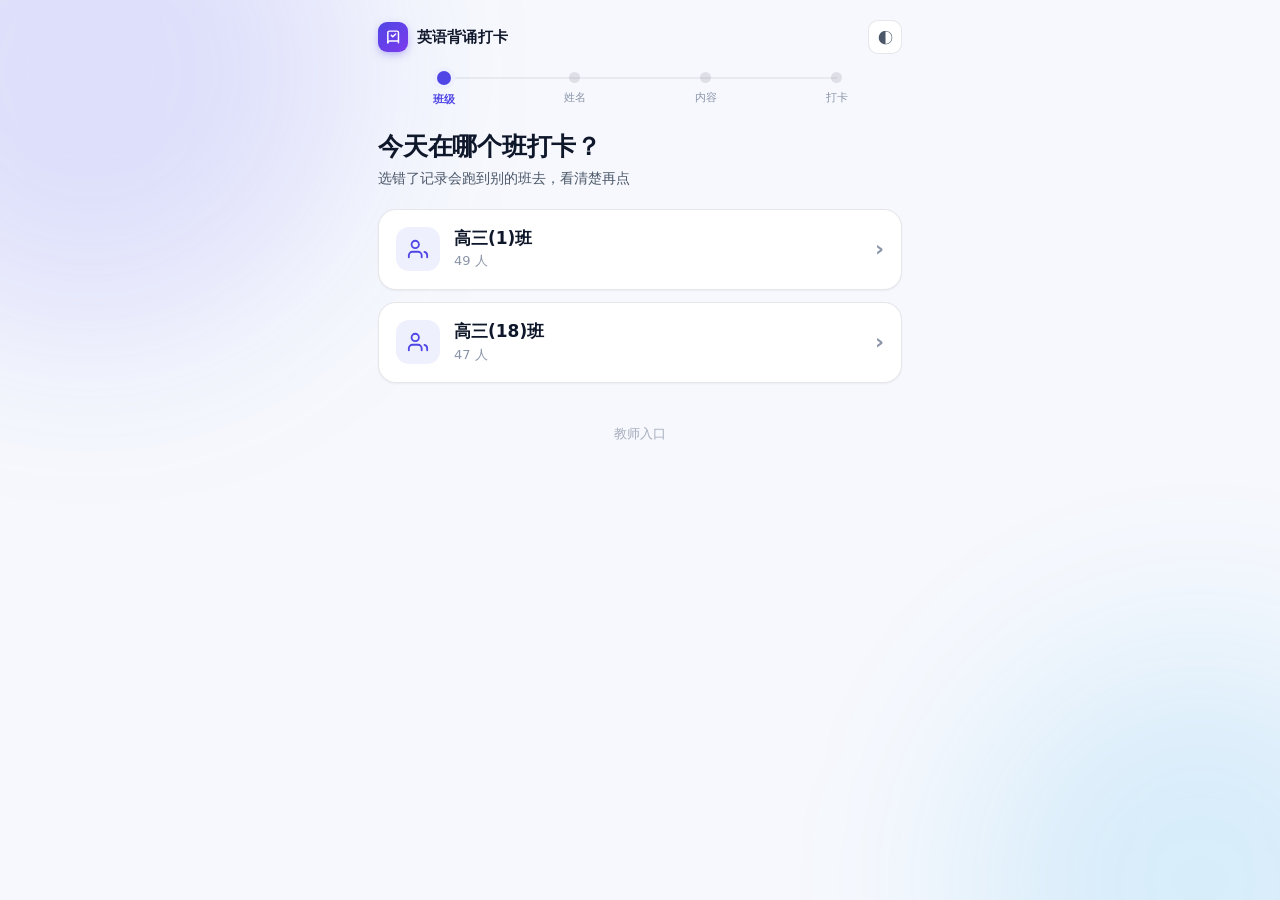
==== checkin/index.html @ 778d8312 "feat: 新增英语背诵打卡页（PWA 可添加到手机桌面） - checkin/ 独立子目录：1班49人 / 18班47人，3500词40组 + 写作100句20组 - 点组卡片即打卡并触发随机鼓励特" ====
<!DOCTYPE html>
<html lang="zh-CN" data-theme="light">
<head>
<meta charset="UTF-8">
<meta name="viewport" content="width=device-width, initial-scale=1, viewport-fit=cover">
<meta name="theme-color" content="#F6F8FD">
<meta name="description" content="高三英语背诵打卡 · 3500词乱序版 / 写作100句">
<meta name="apple-mobile-web-app-capable" content="yes">
<meta name="apple-mobile-web-app-status-bar-style" content="default">
<meta name="apple-mobile-web-app-title" content="背诵打卡">
<link rel="icon" href="data:image/svg+xml,%3Csvg xmlns='http://www.w3.org/2000/svg' viewBox='0 0 32 32'%3E%3Crect width='32' height='32' rx='8' fill='%234F46E5'/%3E%3Cpath d='M9 22V11.5A2.5 2.5 0 0 1 11.5 9h9A2.5 2.5 0 0 1 23 11.5V22' fill='none' stroke='white' stroke-width='2.2' stroke-linecap='round'/%3E%3Cpath d='M9 22a2.5 2.5 0 0 0 2.5 2.5H23' fill='none' stroke='white' stroke-width='2.2' stroke-linecap='round'/%3E%3Cpath d='m13 15 2.2 2.2L19 13' fill='none' stroke='white' stroke-width='2.2' stroke-linecap='round' stroke-linejoin='round'/%3E%3C/svg%3E">
<meta name="robots" content="noindex,nofollow,noarchive">
<link rel="manifest" href="./manifest.json">
<link rel="apple-touch-icon" href="[data-uri]">
<title>英语背诵打卡</title>
<script>
/* 主题：优先读上次选择，否则跟随系统（防止闪白） */
try{
  var _t = localStorage.getItem('en_ckin_theme');
  if (!_t){
    _t = (typeof matchMedia === 'function' && matchMedia('(prefers-color-scheme: dark)').matches) ? 'dark' : 'light';
  }
  document.documentElement.dataset.theme = _t;
}catch(e){ document.documentElement.dataset.theme = 'light'; }
</script>
<style>
*{box-sizing:border-box;-webkit-tap-highlight-color:transparent}
html,body{margin:0;padding:0}
html{background:var(--bg)}

/* ============ 设计令牌 ============ */
:root,html[data-theme="light"]{
  --bg:#F6F8FD;
  --glow1:rgba(99,102,241,.17);
  --glow2:rgba(14,165,233,.13);
  --card:#FFFFFF;
  --card-2:#FAFBFF;
  --ink:#0F172A;--ink2:#4B5768;--ink3:#8B95A8;
  --line:rgba(15,23,42,.10);--line2:rgba(15,23,42,.06);
  --brand:#4F46E5;--brand-d:#3730A3;--brand-l:#EEF0FE;--brand-b:#C7CBFB;
  --ok:#0E9F6E;--ok-l:#E7F7F0;--ok-b:#9EE0C6;
  --amber:#B45309;--amber-l:#FEF4E6;--amber-b:#FBD59B;
  --sh-sm:0 1px 2px rgba(15,23,42,.05);
  --sh:0 2px 4px rgba(15,23,42,.04),0 10px 24px -10px rgba(15,23,42,.14);
  --sh-lg:0 6px 14px rgba(15,23,42,.06),0 26px 56px -18px rgba(15,23,42,.24);
}
html[data-theme="dark"]{
  --bg:#080B16;
  --glow1:rgba(99,102,241,.24);
  --glow2:rgba(34,211,238,.13);
  --card:#121729;
  --card-2:#171E34;
  --ink:#E9EDF7;--ink2:#A8B1C5;--ink3:#6F7992;
  --line:rgba(255,255,255,.11);--line2:rgba(255,255,255,.06);
  --brand:#8B93FF;--brand-d:#C6CBFF;--brand-l:rgba(99,102,241,.17);--brand-b:rgba(139,147,255,.46);
  --ok:#3DDC9A;--ok-l:rgba(16,185,129,.15);--ok-b:rgba(61,220,154,.44);
  --amber:#FBBF24;--amber-l:rgba(251,191,36,.14);--amber-b:rgba(251,191,36,.44);
  --sh-sm:0 1px 2px rgba(0,0,0,.45);
  --sh:0 2px 6px rgba(0,0,0,.35),0 12px 28px -10px rgba(0,0,0,.6);
  --sh-lg:0 6px 16px rgba(0,0,0,.45),0 30px 64px -20px rgba(0,0,0,.75);
}

body{
  font-family:-apple-system,BlinkMacSystemFont,"Segoe UI","PingFang SC","Hiragino Sans GB","Microsoft YaHei",system-ui,sans-serif;
  background:var(--bg);color:var(--ink);
  font-size:16px;line-height:1.55;
  min-height:100vh;overflow-x:hidden;
  -webkit-font-smoothing:antialiased;
  transition:background .3s,color .3s;
}
/* 氛围光斑 */
body::before,body::after{
  content:'';position:fixed;border-radius:50%;filter:blur(90px);
  pointer-events:none;z-index:0;
}
body::before{width:520px;height:520px;background:var(--glow1);top:-190px;left:-170px}
body::after{width:460px;height:460px;background:var(--glow2);bottom:-210px;right:-150px}

#fx{position:fixed;inset:0;width:100%;height:100%;pointer-events:none;z-index:80}

#wrap{max-width:560px;margin:0 auto;padding:20px 18px 64px;position:relative;z-index:1}
#wrap.wide{max-width:1080px}

/* ============ 顶栏 ============ */
.top{display:flex;align-items:center;justify-content:space-between;gap:10px;margin-bottom:18px}
.brand{display:flex;align-items:center;gap:9px;min-width:0}
.mk{
  width:30px;height:30px;flex:none;border-radius:9px;
  background:linear-gradient(140deg,var(--brand),#7C3AED);
  display:grid;place-items:center;color:#fff;
  box-shadow:0 3px 10px -2px rgba(79,70,229,.5);
}
.mk svg{width:17px;height:17px;display:block}
#brand{font-size:14.5px;font-weight:650;letter-spacing:.01em;color:var(--ink);
  white-space:nowrap;overflow:hidden;text-overflow:ellipsis}
.acts{display:flex;align-items:center;gap:4px;flex:none}
.iconbtn{
  width:34px;height:34px;display:grid;place-items:center;flex:none;
  background:var(--card);border:1px solid var(--line);border-radius:10px;
  color:var(--ink2);cursor:pointer;font-size:15px;line-height:1;
  transition:transform .12s,border-color .18s,color .18s;
}
.iconbtn:hover{border-color:var(--brand-b);color:var(--brand)}
.iconbtn:active{transform:scale(.92)}
.link{
  background:none;border:none;font:inherit;font-size:13.5px;color:var(--ink3);
  cursor:pointer;padding:7px 4px;border-radius:8px;transition:color .16s;
}
.link:hover{color:var(--brand)}
.link:active{opacity:.6}

/* ============ 步骤条 ============ */
.steps{display:flex;align-items:flex-start;gap:0;margin:4px 0 22px}
.step{
  flex:1;display:flex;flex-direction:column;align-items:center;gap:6px;
  position:relative;font-size:11px;color:var(--ink3);
  transition:color .25s;
}
.step i{
  width:11px;height:11px;border-radius:50%;background:var(--line);
  display:block;position:relative;z-index:2;
  transition:all .28s cubic-bezier(.3,1.4,.5,1);
}
.step:not(:last-child)::after{
  content:'';position:absolute;top:5px;left:50%;width:100%;height:2px;
  background:var(--line2);z-index:1;transition:background .28s;
}
.step.done i{background:var(--brand-b)}
.step.done::after{background:var(--brand-b)}
.step.on i{
  background:var(--brand);width:14px;height:14px;margin-top:-1.5px;
  box-shadow:0 0 0 4px var(--brand-l);
}
.step.on{color:var(--brand);font-weight:650}
.step span{white-space:nowrap}

/* ============ 标题区 ============ */
.head{margin-bottom:20px}
h1{
  font-size:23px;font-weight:700;margin:0 0 5px;line-height:1.32;
  letter-spacing:-.01em;
}
.qs{margin:0;font-size:14px;color:var(--ink2);line-height:1.5}

/* ============ 大卡片（选班级 / 选内容） ============ */
.big{
  position:relative;display:flex;align-items:center;gap:14px;width:100%;
  padding:17px 17px;background:var(--card);border:1px solid var(--line);
  border-radius:18px;font:inherit;font-size:17px;font-weight:600;color:var(--ink);
  cursor:pointer;margin-bottom:12px;text-align:left;
  box-shadow:var(--sh-sm);
  transition:transform .12s cubic-bezier(.3,1.2,.5,1),box-shadow .2s,border-color .2s;
}
.big:hover{transform:translateY(-2px);box-shadow:var(--sh);border-color:var(--brand-b)}
.big:active{transform:scale(.985)}
.big .ic{
  width:44px;height:44px;flex:none;border-radius:13px;display:grid;place-items:center;
  background:var(--brand-l);color:var(--brand);
}
.big .ic svg{width:22px;height:22px;display:block}
.big .tx{flex:1;min-width:0}
.big .tx b{display:block;font-size:17px;font-weight:650;line-height:1.35}
.big .sub{display:block;font-size:13px;font-weight:400;color:var(--ink3);margin-top:2px}
.big .arr{
  flex:none;color:var(--ink3);font-size:22px;line-height:1;
  transition:transform .2s,color .2s;
}
.big:hover .arr{transform:translateX(3px);color:var(--brand)}
.tag{
  display:inline-block;margin-left:7px;padding:1px 7px;border-radius:6px;
  font-size:11px;font-weight:600;background:var(--amber-l);color:var(--amber);
  border:1px solid var(--amber-b);vertical-align:1px;
}
.big.hi{border-color:var(--brand-b);background:var(--brand-l)}

/* ============ 搜索框 ============ */
.search{
  width:100%;padding:13px 16px;font:inherit;font-size:15px;
  border:1px solid var(--line);border-radius:14px;background:var(--card);
  margin-bottom:14px;outline:none;color:var(--ink);
  transition:border-color .18s,box-shadow .18s;
}
.search::placeholder{color:var(--ink3)}
.search:focus{border-color:var(--brand-b);box-shadow:0 0 0 4px var(--brand-l)}

/* ============ 姓名网格 ============ */
.names{display:grid;grid-template-columns:repeat(3,1fr);gap:9px}
.nm{
  position:relative;padding:13px 6px 12px;background:var(--card);
  border:1px solid var(--line);border-radius:13px;
  font:inherit;font-size:15px;font-weight:500;color:var(--ink);
  cursor:pointer;text-align:center;line-height:1.3;
  transition:transform .1s,box-shadow .18s,border-color .18s;
}
.nm:hover{transform:translateY(-2px);box-shadow:var(--sh);border-color:var(--brand-b)}
.nm:active{transform:scale(.94)}
.nm .no{display:block;font-size:11px;color:var(--ink3);margin-bottom:1px;font-variant-numeric:tabular-nums}
.nm.did{
  border-color:var(--ok-b);background:var(--ok-l);color:var(--ok);font-weight:600;
}
.nm.did .no{color:var(--ok);opacity:.75}
.nm.did::after{
  content:'';position:absolute;top:7px;right:7px;width:6px;height:6px;
  border-radius:50%;background:var(--ok);
}

/* ============ 进度条 ============ */
.bar{
  height:9px;border-radius:5px;background:var(--line2);overflow:hidden;margin:0 0 18px;
}
.bar i{
  display:block;height:100%;border-radius:5px;
  background:linear-gradient(90deg,var(--ok),#34D399);
  transition:width .5s cubic-bezier(.3,1,.4,1);
}

/* ============ 统计行 ============ */
.statline{
  display:flex;gap:8px;font-size:13px;color:var(--ink2);
  margin-bottom:14px;flex-wrap:wrap;
}
.statline>span{
  display:inline-flex;align-items:baseline;gap:5px;
  padding:7px 12px;background:var(--card);border:1px solid var(--line);
  border-radius:11px;box-shadow:var(--sh-sm);
}
.statline b{font-size:17px;color:var(--ink);font-weight:700;font-variant-numeric:tabular-nums}
.statline .ok{color:var(--ok);font-weight:650;border-color:var(--ok-b);background:var(--ok-l)}
.statline .ok b{color:var(--ok)}

/* ============ 组卡片墙 ============ */
.groups{display:grid;grid-template-columns:repeat(5,1fr);gap:9px}
.gp{
  position:relative;aspect-ratio:1;display:flex;flex-direction:column;
  align-items:center;justify-content:center;
  background:var(--card);border:1px solid var(--line);border-radius:14px;
  font:inherit;font-size:17px;font-weight:650;color:var(--ink);
  cursor:pointer;box-shadow:var(--sh-sm);
  font-variant-numeric:tabular-nums;
  transition:transform .1s cubic-bezier(.3,1.3,.5,1),box-shadow .2s,border-color .2s,background .2s;
}
.gp:hover{transform:translateY(-3px);box-shadow:var(--sh);border-color:var(--brand-b)}
.gp:active{transform:scale(.9)}
.gp .k{font-size:9.5px;font-weight:500;color:var(--ink3);margin-top:1px}
.gp.done{
  background:linear-gradient(155deg,var(--ok-l),transparent 130%);
  border-color:var(--ok-b);color:var(--ok);
}
.gp.done .k{color:var(--ok);opacity:.85}
.gp.done::after{
  content:'';position:absolute;top:6px;right:6px;width:13px;height:13px;
  background:var(--ok);border-radius:50%;
  box-shadow:0 1px 4px rgba(14,159,110,.45);
}
.gp.today{
  border-color:var(--amber-b);border-width:2px;
  box-shadow:0 0 0 3px var(--amber-l),var(--sh-sm);
}
.gp:disabled{opacity:.55;cursor:progress}

/* ============ 提示文字 ============ */
.hint{
  font-size:13px;color:var(--ink3);margin:16px 0 0;line-height:1.7;
}
.hint b{color:var(--ink2);font-weight:600}
.hint.kbd{display:flex;gap:7px;align-items:flex-start}
.resume{
  display:flex;align-items:center;gap:10px;margin:0 0 16px;padding:13px 15px;
  background:var(--brand-l);border:1px solid var(--brand-b);border-radius:15px;
  font-size:13.5px;color:var(--brand-d);
}
.resume .go{
  margin-left:auto;flex:none;padding:6px 13px;border-radius:9px;border:none;
  background:var(--brand);color:#fff;font:inherit;font-size:13px;font-weight:600;
  cursor:pointer;
}
.resume .go:active{opacity:.85}

/* ============ 表格（教师后台） ============ */
.tblwrap{
  overflow-x:auto;-webkit-overflow-scrolling:touch;
  margin:0 -18px;padding:0 18px 4px;
}
table{border-collapse:separate;border-spacing:0;width:100%;font-size:13px;min-width:600px}
th,td{padding:10px 9px;text-align:left;white-space:nowrap;border-bottom:1px solid var(--line2)}
th{
  font-weight:650;color:var(--ink3);font-size:11.5px;letter-spacing:.02em;
  position:sticky;top:0;background:var(--bg);z-index:2;
}
tbody tr{transition:background .14s}
tbody tr:hover{background:var(--card-2)}
td.n{color:var(--ink3);font-size:12px;font-variant-numeric:tabular-nums}
td.done{color:var(--ok);font-weight:650}
td.no{color:var(--ink3)}
td.pbar{min-width:130px;padding-right:14px}
td.pbar .b{height:6px;border-radius:3px;background:var(--line2);overflow:hidden;margin-bottom:3px}
td.pbar .b i{display:block;height:100%;border-radius:3px;background:var(--ok);transition:width .4s}
td.pbar .t{font-size:11px;color:var(--ink3);font-variant-numeric:tabular-nums}
tbody tr:last-child td{border-bottom:none}

/* ============ 筛选 chips ============ */
.row{display:flex;gap:8px;flex-wrap:wrap;margin-bottom:15px}
.chip{
  padding:8px 15px;border:1px solid var(--line);border-radius:999px;
  background:var(--card);font:inherit;font-size:13px;color:var(--ink2);
  cursor:pointer;box-shadow:var(--sh-sm);transition:all .16s;
}
.chip:hover{border-color:var(--brand-b);color:var(--brand)}
.chip:active{transform:scale(.95)}
.chip.on{
  border-color:var(--brand);background:var(--brand);color:#fff;font-weight:600;
  box-shadow:0 3px 10px -3px rgba(79,70,229,.6);
}
.chip.solid{border-color:var(--brand-b);background:var(--brand-l);color:var(--brand-d);font-weight:600}

/* ============ KPI 卡 ============ */
.kpis{display:grid;grid-template-columns:repeat(3,1fr);gap:11px;margin-bottom:18px}
.kpi{
  padding:15px 16px;background:var(--card);border:1px solid var(--line);
  border-radius:16px;box-shadow:var(--sh-sm);
}
.kpi .lb{font-size:12px;color:var(--ink3);margin-bottom:5px}
.kpi .vl{font-size:26px;font-weight:750;line-height:1.1;font-variant-numeric:tabular-nums;letter-spacing:-.02em}
.kpi .vl small{font-size:13px;font-weight:500;color:var(--ink3);margin-left:3px}
.kpi .ft{font-size:11.5px;color:var(--ink3);margin-top:5px}
.kpi.g .vl{color:var(--ok)}
.kpi.b .vl{color:var(--brand)}
.kpi.a .vl{color:var(--amber)}

footer{margin-top:34px;text-align:center}
footer .link{font-size:12.5px;opacity:.75}

/* ============ 口令框 ============ */
.pinbox{display:flex;gap:9px;margin-bottom:13px}
.pinbox input{
  flex:1;padding:15px 16px;font:inherit;font-size:19px;letter-spacing:.34em;
  border:1px solid var(--line);border-radius:15px;outline:none;text-align:center;
  background:var(--card);color:var(--ink);
  transition:border-color .18s,box-shadow .18s;
}
.pinbox input:focus{border-color:var(--brand-b);box-shadow:0 0 0 4px var(--brand-l)}

/* ============ 成功浮层 ============ */
#flash{
  position:fixed;inset:0;display:none;align-items:center;justify-content:center;
  z-index:85;pointer-events:none;padding:24px;
}
#flash.on{display:flex}
#flash .fc{
  background:var(--card);border:1px solid var(--line);border-radius:24px;
  padding:24px 30px 22px;text-align:center;box-shadow:var(--sh-lg);
  max-width:82vw;animation:pop .44s cubic-bezier(.2,1.35,.45,1) both;
}
#flash .ck{
  width:46px;height:46px;margin:0 auto 12px;border-radius:50%;
  background:linear-gradient(140deg,var(--ok),#34D399);color:#fff;
  display:grid;place-items:center;font-size:24px;line-height:1;
  box-shadow:0 6px 16px -4px rgba(14,159,110,.6);
}
#flash .t1{font-size:17px;font-weight:700;color:var(--ink);line-height:1.4}
#flash .t1 em{color:var(--ok);font-style:normal;font-size:21px}
#flash .t2{font-size:13.5px;color:var(--ink2);margin-top:7px;line-height:1.5}
#flash .t3{
  font-size:12px;color:var(--ink3);margin-top:11px;
  padding-top:10px;border-top:1px solid var(--line2);
  font-variant-numeric:tabular-nums;
}
@keyframes pop{
  0%{opacity:0;transform:scale(.82) translateY(10px)}
  100%{opacity:1;transform:scale(1) translateY(0)}
}

/* ============ Toast ============ */
#toast{
  position:fixed;left:50%;bottom:38px;transform:translate(-50%,16px);
  background:var(--ink);border-radius:999px;
  padding:12px 22px;font-size:14px;font-weight:600;color:var(--bg);
  opacity:0;transition:opacity .25s,transform .25s;pointer-events:none;
  z-index:90;max-width:88vw;text-align:center;line-height:1.4;
  box-shadow:var(--sh-lg);
}
#toast.on{opacity:1;transform:translate(-50%,0)}

/* ============ 响应式 ============ */
@media (max-width:400px){
  .names{grid-template-columns:repeat(2,1fr)}
  .groups{grid-template-columns:repeat(4,1fr)}
  h1{font-size:21px}
  #wrap{padding:18px 14px 56px}
  .statsline{gap:7px}
  .kpis{grid-template-columns:1fr}
}
@media (max-width:340px){
  .groups{grid-template-columns:repeat(3,1fr)}
}
@media (min-width:900px){
  .groups{grid-template-columns:repeat(8,1fr)}
  .names{grid-template-columns:repeat(4,1fr)}
  h1{font-size:25px}
}
@media (prefers-reduced-motion:reduce){
  *{animation-duration:.01ms !important;transition-duration:.01ms !important}
}
</style>
</head>
<body>
<canvas id="fx"></canvas>
<div id="wrap">
  <header class="top">
    <div class="brand">
      <span class="mk" aria-hidden="true">
        <svg viewBox="0 0 24 24" fill="none" stroke="currentColor" stroke-width="2.1" stroke-linecap="round" stroke-linejoin="round">
          <path d="M4 19.5V5a2 2 0 0 1 2-2h11a2 2 0 0 1 2 2v14.5"/>
          <path d="M4 19.5A2.5 2.5 0 0 1 6.5 17H19"/>
          <path d="m9 9 2 2 4-4"/>
        </svg>
      </span>
      <span id="brand">英语背诵打卡</span>
    </div>
    <div class="acts">
      <button class="iconbtn" id="themeBtn" title="切换深色 / 浅色" aria-label="切换主题">◐</button>
      <button class="link" id="back" hidden>返回</button>
    </div>
  </header>

  <div class="steps" id="steps"></div>
  <div class="head">
    <h1 id="qt"></h1>
    <p class="qs" id="qs"></p>
  </div>
  <main id="view"></main>
  <footer><button class="link" id="adminBtn">教师入口</button></footer>
</div>

<div id="flash" aria-live="polite"></div>
<div id="toast" aria-live="polite"></div>

<script>
/* ==========================================================
   配置区：这里是你唯一需要改的地方
   ========================================================== */
const CONFIG = {

  /* --- 1. 学生名单 -------------------------------------------------
     把 [] 换成真实姓名，一行一个，用英文逗号分隔，例如：
       students: ['王梓涵','李思远','张雨欣', ...]
     要不要学号？名字前加 "01 " 即可，页面会自动把学号单独显示。
  ------------------------------------------------------------------ */
  classes: {
    '1':  { label: '高三(1)班',  students: [
      '01 敖雪婷','02 杨夏添','03 梅思雅','04 廖雨欣','05 余紫涵',
      '06 刘奥翔','07 方嘉瑞','08 肖睿馨','09 黄佳怡','10 陈湉湉',
      '11 张靖宇','12 孙未汐','13 陈艺雯','14 刘鸿毅','15 曹思晨',
      '16 谌子健','17 刘禹辰','18 刘梦瑶','19 陈红','20 王梓晗',
      '21 骆锦同','22 涂学成','23 高姿','24 李嘉葉','25 柳耿瑞',
      '26 贾洁茹','27 陶姝岑','28 高月','29 韩晨晨','30 刘宇哲',
      '31 闻术哲','32 朱亚迪','33 姚语嫣','34 杨逍','35 江浩帆',
      '36 魏宇霏','37 付宇轩','38 袁诗怡','39 詹紫琳','40 陈浩天',
      '41 胡运睿','42 胡杰','43 李文杰','44 焦文哲','45 叶子涵',
      '46 王君陈','47 谢子豪','48 曾辰','49 陈秉常'
    ] },
    '18': { label: '高三(18)班', students: [
      '01 代湘语','02 周琳涵','03 喻文轩','04 沈馨蕾','05 王怡帆',
      '06 涂盈盈','07 李瑞雪','08 雷文馨','09 陈阳昊希','10 余欣怡（大）',
      '11 宋雪菲','12 李卓霖','13 梁紫禾','14 胡鹏涛','15 张家源',
      '16 唐可欣','17 童诗韵','18 何思绮','19 王莉蓉','20 余欣怡（小）',
      '21 肖淇尹','22 常雯婧','23 朱雨欣','24 刘梓涵','25 刘欣语',
      '26 郑妮娜','27 易清希','28 全洁莹','29 朱羽韬','30 范成彘',
      '31 张紫馨','32 鲁慧妍','33 陈曦曦','34 刘梦琦','35 张羽妍',
      '36 倪瑞熙','37 祝子谦','38 吴宇畅','39 倪朝辉','40 彭梓荷',
      '41 李君娴','42 周曦然','43 孙诗妍','44 方正原','45 彭博禹',
      '46 屈文昊','47 熊裕涵'
    ] }
  },

  /* --- 2. 背诵内容（total = 总组数，改这里就行） ------------------ */
  contents: {
    words: { label: '3500词乱序版', total: 40, hint: '每组约 87 词' },
    sent:  { label: '写作100句',    total: 20, hint: '每组 5 句' }
  },

  /* --- 3. 云端数据：复用英语学习网站的 Supabase 项目 ---------------
     数据表 checkins（建表 SQL 见项目 sql/create_checkins.sql）。
     表还没建好时页面会自动降级为本机模式，不会报错。
  ------------------------------------------------------------------ */
  supabase: {
    url: 'https://gqlwspxcyhjtzhikcexj.supabase.co',
    key: 'sb_publishable_PqN5m9yOrWZzBazFjO7Y_w_pfIMO1PI'
  },

  /* --- 4. 教师入口口令 ------------------------------------------- */
  adminPin: '8888',

  /* --- 5. 演示名单：真实名单没填时用它看效果，填了真实名单自动失效 */
  demo: {
    '1': ['王梓涵','李思远','张雨欣','刘子墨','陈嘉怡','杨博文','黄诗琪','赵一鸣','周欣然','吴俊杰','徐若彤','孙浩宇','马小雅','朱天磊','胡雨桐','郭子豪','何静怡','高文杰','林晓彤','罗宇轩','郑雅文','谢明轩','韩雪','唐子涵','曹思琪','邓浩','冯诗雨','曾俊豪','彭雨薇','蒋博','汪嘉怡','田思远','董雨欣','潘子健','袁梦琪','蔡宇航','余佳怡','杜文博','叶梓萱','程明','苏雨晨','卢俊宇','丁雅琪','倪嘉豪','姜文杰'],
    '18': ['王浩然','李佳琪','张子轩','刘雨萱','陈志强','杨雅静','黄俊喆','赵梦洁','周天成','吴诗涵','徐子航','孙雨欣','马俊宇','朱雅琳','胡博文','郭晓雨','何子豪','高雨琪','林俊熙','罗雅雯','郑浩宇','谢雨欣','韩子涵','唐俊豪','曹雅静','邓雨晨','冯子轩','曾雅琪','彭浩然','蒋雨桐','汪俊杰','田雅欣','董子豪','潘雨琪','袁俊熙','蔡雅琳','余浩然','杜雨薇','叶俊豪','程雅静','苏子涵','卢雨欣','丁俊杰','沈雅琪','姜浩然','崔雨桐']
  }
};

const CHEERS = [
  'Nice work! 今天也没欠账',
  '背一组少一组，你在往前走',
  '自律的人，先享受世界',
  'This is the way. 节奏保持住',
  '又拿下一组，稳得很',
  'Awesome! 语感是这么攒出来的',
  '坚持住，21 天就成习惯',
  '今日份努力已到账',
  '背完就是本事，继续',
  'Better than yesterday. 就这么简单',
  '你不是在背单词，是在攒分数',
  'Keep going! 高三每一天都算数',
  '漂亮，这组又清了',
  '你的名字正在变强',
  'Well done! 明天见'
];
const COLORS = ['#6366F1','#8B5CF6','#10B981','#F59E0B','#EC4899','#06B6D4','#84CC16'];

/* 图标（内联 SVG，避免任何外部依赖） */
const ICO = {
  cls: '<svg viewBox="0 0 24 24" fill="none" stroke="currentColor" stroke-width="2" stroke-linecap="round" stroke-linejoin="round"><path d="M16 21v-2a4 4 0 0 0-4-4H6a4 4 0 0 0-4 4v2"/><circle cx="9" cy="7" r="4"/><path d="M22 21v-2a4 4 0 0 0-3-3.87"/></svg>',
  word: '<svg viewBox="0 0 24 24" fill="none" stroke="currentColor" stroke-width="2" stroke-linecap="round" stroke-linejoin="round"><path d="M4 19.5V5a2 2 0 0 1 2-2h13v18H6a2 2 0 0 1-2-1.5Z"/><path d="M8 7h7M8 11h5"/></svg>',
  sent: '<svg viewBox="0 0 24 24" fill="none" stroke="currentColor" stroke-width="2" stroke-linecap="round" stroke-linejoin="round"><path d="M12 20h9"/><path d="M16.5 3.5a2.1 2.1 0 0 1 3 3L7 19l-4 1 1-4Z"/></svg>',
  lock: '<svg viewBox="0 0 24 24" fill="none" stroke="currentColor" stroke-width="2" stroke-linecap="round" stroke-linejoin="round"><rect x="3" y="11" width="18" height="10" rx="2"/><path d="M7 11V7a5 5 0 0 1 10 0v4"/></svg>'
};

/* ==========================================================
   工具
   ========================================================== */
const $ = id => document.getElementById(id);
const SB = (CONFIG.supabase.url && CONFIG.supabase.key) ? CONFIG.supabase : null;
let SB_OK = false;   /* 探测通过（表已建好且可读）后置真；未通过则全站降级为本机模式 */
const cloudOn = () => !!(SB && SB_OK);
const USE_DEMO = Object.keys(CONFIG.classes).some(k => !CONFIG.classes[k].students.length);
const DEMO_CLS = Object.keys(CONFIG.classes).filter(k => !CONFIG.classes[k].students.length);

function ds(dt){
  const d = dt || new Date();
  return d.getFullYear() + '-' + String(d.getMonth()+1).padStart(2,'0') + '-' + String(d.getDate()).padStart(2,'0');
}
function roster(cls){
  const raw = CONFIG.classes[cls].students.length
    ? CONFIG.classes[cls].students
    : (CONFIG.demo[cls] || []);
  return raw.map(s => {
    const m = String(s).match(/^\s*(\d+)[\s.、]+(.+)$/);
    return m ? { no: m[1], name: m[2].trim() } : { no: '', name: String(s).trim() };
  });
}
/* 唯一键：优先「学号 姓名」。班里有人重名时（如 18 班两个余欣怡），靠学号才能把记录分开 */
function sid(s){ return s.no ? s.no + ' ' + s.name : s.name; }
function sbHeaders(extra){
  const h = { apikey: SB.key, Authorization: 'Bearer ' + SB.key };
  for (const k in (extra||{})) h[k] = extra[k];
  return h;
}
function esc(s){
  return String(s).replace(/[&<>"']/g, c => ({'&':'&amp;','<':'&lt;','>':'&gt;','"':'&quot;',"'":'&#39;'}[c]));
}
const LS = 'en_checkin_v1';
const LSK = 'en_checkin_last';
function localAll(){
  try { return JSON.parse(localStorage.getItem(LS) || '[]'); } catch(e){ return []; }
}
function localSave(a){ localStorage.setItem(LS, JSON.stringify(a)); }
function remember(cls, uid){
  try { localStorage.setItem(LSK, JSON.stringify({ cls: cls, uid: uid })); } catch(e){}
}
function lastPick(){
  try { return JSON.parse(localStorage.getItem(LSK) || 'null'); } catch(e){ return null; }
}

/* ==========================================================
   数据层：有 Supabase 走云端，没有就存本机
   ========================================================== */
async function apiMine(cls, name){
  if (!cloudOn()) return localAll().filter(r => r.cls === cls && r.student === name);
  const u = SB.url + '/rest/v1/checkins?cls=eq.' + encodeURIComponent(cls)
          + '&student=eq.' + encodeURIComponent(name) + '&select=content,grp,d,ts';
  const r = await fetch(u, { headers: sbHeaders() });
  if (!r.ok) throw new Error('读取失败 ' + r.status);
  return await r.json();
}
/* 只取今天：姓名页只需判断谁已打卡，不必把整学期记录都拉下来 */
async function apiToday(cls){
  if (!cloudOn()) return localAll().filter(r => r.cls === cls && r.d === ds());
  const u = SB.url + '/rest/v1/checkins?cls=eq.' + encodeURIComponent(cls)
          + '&d=eq.' + ds() + '&select=student';
  const r = await fetch(u, { headers: sbHeaders() });
  if (!r.ok) throw new Error('读取失败 ' + r.status);
  return await r.json();
}
/* 整班全量：教师后台统计用 */
async function apiClass(cls){
  if (!cloudOn()) return localAll().filter(r => r.cls === cls);
  const u = SB.url + '/rest/v1/checkins?cls=eq.' + encodeURIComponent(cls) + '&select=*';
  const r = await fetch(u, { headers: sbHeaders() });
  if (!r.ok) throw new Error('读取失败 ' + r.status);
  return await r.json();
}
/* 启动时探测云端表是否就绪，未就绪则整站降级为本机模式 */
async function probeCloud(){
  if (!SB) return false;
  try {
    const r = await fetch(SB.url + '/rest/v1/checkins?select=id&limit=1', { headers: sbHeaders() });
    return r.ok;
  } catch(e){ return false; }
}
async function apiAdd(rec){
  if (!cloudOn()){
    const a = localAll();
    if (!a.some(x => x.cls===rec.cls && x.student===rec.student && x.content===rec.content && x.grp===rec.grp)){
      a.push(rec); localSave(a);
    }
    return;
  }
  const r = await fetch(SB.url + '/rest/v1/checkins?on_conflict=cls,student,content,grp', {
    method: 'POST',
    headers: sbHeaders({ 'Content-Type':'application/json',
                         'Prefer':'resolution=merge-duplicates,return=minimal' }),
    body: JSON.stringify({ cls: rec.cls, student: rec.student,
                           content: rec.content, grp: rec.grp, d: rec.d })
  });
  if (!r.ok) throw new Error('保存失败 ' + r.status);
}
async function apiDel(rec){
  if (!cloudOn()){
    localSave(localAll().filter(x => !(x.cls===rec.cls && x.student===rec.student
      && x.content===rec.content && x.grp===rec.grp)));
    return;
  }
  const q = 'cls=eq.' + encodeURIComponent(rec.cls)
          + '&student=eq.' + encodeURIComponent(rec.student)
          + '&content=eq.' + encodeURIComponent(rec.content)
          + '&grp=eq.' + rec.grp;
  const r = await fetch(SB.url + '/rest/v1/checkins?' + q, { method:'DELETE', headers: sbHeaders() });
  if (!r.ok) throw new Error('取消失败 ' + r.status);
}

/* ==========================================================
   特效引擎
   ========================================================== */
const fx = $('fx'), fxc = fx.getContext('2d');
let parts = [], raf = null;
function fxResize(){
  const dpr = window.devicePixelRatio || 1;
  fx.width = innerWidth * dpr; fx.height = innerHeight * dpr;
  fx.style.width = innerWidth + 'px'; fx.style.height = innerHeight + 'px';
  fxc.setTransform(dpr, 0, 0, dpr, 0, 0);
}
fxResize();
addEventListener('resize', fxResize);

function starPath(cx, cy, r1, r2, rot){
  fxc.beginPath();
  for (let i = 0; i < 10; i++){
    const r = (i % 2) ? r1 : r2;
    const a = rot + i * Math.PI / 5 - Math.PI / 2;
    const px = cx + Math.cos(a) * r, py = cy + Math.sin(a) * r;
    if (i) fxc.lineTo(px, py); else fxc.moveTo(px, py);
  }
  fxc.closePath(); fxc.fill();
}
const pick = a => a[Math.floor(Math.random() * a.length)];

function fxTick(){
  fxc.clearRect(0, 0, innerWidth, innerHeight);
  for (let i = parts.length - 1; i >= 0; i--){
    const p = parts[i];
    p.vy += p.g; p.vx *= p.fr; p.vy *= p.fr;
    p.x += p.vx; p.y += p.vy; p.rot += p.vr; p.life--;
    if (p.life <= 0 || p.y > innerHeight + 80 || p.y < -160){ parts.splice(i, 1); continue; }
    fxc.globalAlpha = Math.max(0, Math.min(1, p.life / p.fade));
    fxc.fillStyle = p.color;
    if (p.shape === 'rect'){
      fxc.save(); fxc.translate(p.x, p.y); fxc.rotate(p.rot);
      fxc.fillRect(-p.size/2, -p.size/4, p.size, p.size/2); fxc.restore();
    } else if (p.shape === 'star'){
      starPath(p.x, p.y, p.size * 0.45, p.size, p.rot);
    } else if (p.shape === 'emoji'){
      fxc.font = p.size + 'px serif';
      fxc.textAlign = 'center'; fxc.textBaseline = 'middle';
      fxc.fillText(p.emoji, p.x, p.y);
    } else {
      fxc.beginPath(); fxc.arc(p.x, p.y, p.size/2, 0, 7); fxc.fill();
    }
  }
  fxc.globalAlpha = 1;
  if (parts.length) raf = requestAnimationFrame(fxTick);
  else { raf = null; fxc.clearRect(0, 0, innerWidth, innerHeight); }
}
function fxRun(){ if (!raf) raf = requestAnimationFrame(fxTick); }

function fxConfetti(){
  for (let i = 0; i < 120; i++){
    parts.push({ x: Math.random()*innerWidth, y: -30 - Math.random()*innerHeight*0.5,
      vx: (Math.random()-0.5)*2.4, vy: 2 + Math.random()*3,
      g: 0.055, fr: 0.995, size: 7 + Math.random()*9,
      color: pick(COLORS), shape: 'rect', rot: Math.random()*6,
      vr: (Math.random()-0.5)*0.32, life: 190, fade: 60 });
  }
  fxRun();
}
function fxBurst(cx, cy){
  const c1 = pick(COLORS), c2 = pick(COLORS);
  for (let i = 0; i < 68; i++){
    const a = Math.random() * Math.PI * 2, sp = 3 + Math.random() * 7;
    parts.push({ x: cx, y: cy, vx: Math.cos(a)*sp, vy: Math.sin(a)*sp - 1.5,
      g: 0.16, fr: 0.972, size: 6 + Math.random()*8,
      color: Math.random() < 0.5 ? c1 : c2,
      shape: Math.random() < 0.45 ? 'star' : 'circle',
      rot: Math.random()*6, vr: (Math.random()-0.5)*0.3, life: 92, fade: 34 });
  }
  fxRun();
}
function fxFireworks(){
  let n = 0;
  const shot = () => {
    fxBurst(innerWidth * (0.18 + Math.random()*0.64), innerHeight * (0.18 + Math.random()*0.32));
    if (++n < 3) setTimeout(shot, 280);
  };
  shot();
}
function fxRise(){
  const ems = ['\u2728','\u2b50','\ud83d\udc96','\ud83c\udf1f','\ud83d\udca5'];
  for (let i = 0; i < 36; i++){
    parts.push({ x: Math.random()*innerWidth, y: innerHeight + 30 + Math.random()*180,
      vx: (Math.random()-0.5)*1.4, vy: -(2.2 + Math.random()*2.4),
      g: -0.004, fr: 0.999, size: 20 + Math.random()*16,
      color: '#fff', shape: 'emoji', emoji: pick(ems),
      rot: 0, vr: 0, life: 215, fade: 70 });
  }
  fxRun();
}
function celebrate(x, y){
  const k = Math.floor(Math.random() * 4);
  if (k === 0) fxConfetti();
  else if (k === 1) fxBurst(x || innerWidth/2, y || innerHeight/2);
  else if (k === 2) fxFireworks();
  else fxRise();
}

/* 打卡成功浮层 */
let flashTimer = null;
function flashCard(grp, doneN, total, cheer){
  const f = $('flash');
  f.innerHTML = '<div class="fc">'
    + '<div class="ck">\u2713</div>'
    + '<div class="t1">第 <em>' + grp + '</em> 组 已打卡</div>'
    + '<div class="t2">' + esc(cheer) + '</div>'
    + '<div class="t3">' + CONFIG.contents[S.content].label + ' · 已完成 ' + doneN + ' / ' + total + ' 组</div>'
    + '</div>';
  f.classList.add('on');
  clearTimeout(flashTimer);
  flashTimer = setTimeout(() => f.classList.remove('on'), 1500);
}

let toastTimer = null;
function toast(msg){
  const t = $('toast');
  t.textContent = msg; t.classList.add('on');
  clearTimeout(toastTimer);
  toastTimer = setTimeout(() => t.classList.remove('on'), 1900);
}

/* ==========================================================
   状态与渲染
   ========================================================== */
const S = { cls: null, name: null, uid: null, content: null, mine: [], todaySet: new Set(), admin: false, filter: 'all' };

function stage(){
  if (!S.cls) return 1;
  if (!S.name) return 2;
  if (!S.content) return 3;
  return 4;
}
const STA = ['班级','姓名','内容','打卡'];
function renderSteps(){
  const st = stage();
  $('steps').innerHTML = [1,2,3,4].map(i =>
    '<div class="step ' + (i < st ? 'done' : i === st ? 'on' : '') + '">'
    + '<i></i><span>' + STA[i-1] + '</span></div>').join('');
}
function setHead(title, sub){ $('qt').textContent = title; $('qs').textContent = sub; }

async function goBack(){
  if (S.admin){ S.admin = false; return render(); }
  if (S.content){ S.content = null; return render(); }
  if (S.name){ S.name = null; S.uid = null; return render(); }
  if (S.cls){ S.cls = null; S.mine = []; return render(); }
}

async function render(){
  renderSteps();
  $('back').hidden = !(S.cls || S.admin);
  $('wrap').className = S.admin ? 'wide' : '';
  $('brand').textContent = S.admin ? '教师后台' : (S.cls ? CONFIG.classes[S.cls].label + ' · 背诵打卡' : '英语背诵打卡');

  if (S.admin) return viewAdmin();
  if (!S.cls)  return viewClass();
  if (!S.name) return await viewName();
  if (!S.content) return viewContent();
  return await viewGroup();
}

/* ---------- 第 1 步：选班级 ---------- */
function viewClass(){
  setHead('今天在哪个班打卡？', '选错了记录会跑到别的班去，看清楚再点');
  const lp = lastPick();
  $('view').innerHTML = Object.keys(CONFIG.classes).map(k =>
    '<button class="big" data-cls="' + k + '">'
      + '<span class="ic">' + ICO.cls + '</span>'
      + '<span class="tx"><b>' + esc(CONFIG.classes[k].label)
      + (lp && lp.cls === k ? '<span class="tag">上次</span>' : '') + '</b>'
      + '<span class="sub">' + (CONFIG.classes[k].students.length || (CONFIG.demo[k]||[]).length) + ' 人</span></span>'
      + '<span class="arr">&rsaquo;</span></button>').join('')
    + (DEMO_CLS.length ? '<p class="hint">' + DEMO_CLS.map(k => CONFIG.classes[k].label).join('、')
        + ' 还在用<b>演示名单</b>。把代码顶部 <b>CONFIG.classes</b> 里这个班的 students 换成真实姓名即可。</p>' : '');
  $('view').querySelectorAll('[data-cls]').forEach(b => b.onclick = () => {
    S.cls = b.dataset.cls; S.mine = []; S.todaySet = new Set(); render();
  });
}

/* ---------- 第 2 步：选姓名 ---------- */
async function viewName(){
  setHead('你是哪位同学？', CONFIG.classes[S.cls].label + ' · 点自己的名字');
  const list = roster(S.cls);
  const lp = lastPick();
  $('view').innerHTML =
    (list.length > 12 ? '<input class="search" id="q" placeholder="输入姓氏快速查找" autocomplete="off">' : '')
    + '<div class="names" id="names"></div>';
  const paint = (kw) => {
    const k = (kw || '').trim();
    const show = list.map((s, i) => ({ ...s, i })).filter(s => !k || s.name.indexOf(k) >= 0);
    $('names').innerHTML = show.map(s => {
      const did = S.todaySet.has(sid(s));
      return '<button class="nm ' + (did ? 'did' : '') + '" data-n="' + s.i + '"'
        + (lp && lp.cls === S.cls && lp.uid === sid(s) ? ' title="上次选的"' : '') + '>'
        + '<span class="no">' + (s.no || String(s.i + 1).padStart(2,'0')) + '</span>'
        + esc(s.name) + '</button>';
    }).join('') || '<p class="hint">没找到，换个字试试。</p>';
    $('names').querySelectorAll('[data-n]').forEach(b => b.onclick = () => {
      const s = list[+b.dataset.n];
      S.name = s.name; S.uid = sid(s); S.mine = [];
      remember(S.cls, S.uid); render();
    });
  };
  paint('');
  if ($('q')) $('q').oninput = e => paint(e.target.value);

  try {
    const recs = await apiToday(S.cls);
    S.todaySet = new Set(recs.map(r => r.student));
    paint($('q') ? $('q').value : '');
  } catch(e){ /* 离线就只显示名字 */ }
}

/* ---------- 第 3 步：选背诵内容 ---------- */
function viewContent(){
  setHead('今天背的是哪一项？', S.name + '，选一项就开始');
  $('view').innerHTML = Object.keys(CONFIG.contents).map(k => {
    const c = CONFIG.contents[k];
    return '<button class="big" data-c="' + k + '">'
      + '<span class="ic">' + (k === 'words' ? ICO.word : ICO.sent) + '</span>'
      + '<span class="tx"><b>' + esc(c.label) + '</b>'
      + '<span class="sub">共 ' + c.total + ' 组 · ' + esc(c.hint) + '</span></span>'
      + '<span class="arr">&rsaquo;</span></button>';
  }).join('');
  $('view').querySelectorAll('[data-c]').forEach(b => b.onclick = () => {
    S.content = b.dataset.c; render();
  });
}

/* ---------- 第 4 步：组卡片墙 + 打卡 ---------- */
async function viewGroup(){
  const c = CONFIG.contents[S.content];
  setHead(c.label, S.name + ' · 点今天背的那一组就算打卡');
  $('view').innerHTML = '<p class="hint">加载中…</p>';

  try { S.mine = await apiMine(S.cls, S.uid); }
  catch(e){ S.mine = []; toast('记录读取失败，先本地打卡'); }

  const mineSet = new Set(S.mine.filter(r => r.content === S.content).map(r => r.grp));
  const days = new Set(S.mine.map(r => r.d));
  const streak = calcStreak(days);
  const todayN = S.mine.filter(r => r.content === S.content && r.d === ds()).length;

  $('view').innerHTML =
    '<div class="statline">'
    + '<span><b>' + mineSet.size + '</b> / ' + c.total + ' 组</span>'
    + '<span>连续打卡 <b>' + streak + '</b> 天</span>'
    + (S.todaySet.has(S.uid)
        ? '<span class="ok">今天已打卡' + (todayN ? ' <b>' + todayN + '</b> 组' : '') + '</span>'
        : '')
    + '</div>'
    + '<div class="bar"><i style="width:' + (mineSet.size / c.total * 100) + '%"></i></div>'
    + '<div class="groups">' + Array.from({length: c.total}, (_, i) => i + 1).map(n => {
        const done = mineSet.has(n);
        const today = S.mine.some(r => r.content === S.content && r.grp === n && r.d === ds());
        return '<button class="gp ' + (done ? 'done' : '') + ' ' + (today ? 'today' : '')
          + '" data-g="' + n + '">' + n + '<span class="k">' + (done ? '已背' : '未背') + '</span></button>';
      }).join('') + '</div>'
    + '<p class="hint">点一下就打卡，再点一次取消。绿色是你已经背过的组，黄圈是今天刚打的。</p>';

  $('view').querySelectorAll('[data-g]').forEach(b => b.onclick = async ev => {
    const n = +b.dataset.g;
    const rec = { cls: S.cls, student: S.uid, content: S.content, grp: n, d: ds() };
    const had = S.mine.some(r => r.content === S.content && r.grp === n);
    b.disabled = true;
    try {
      if (had){
        await apiDel(rec);
        S.mine = S.mine.filter(r => !(r.content === S.content && r.grp === n));
        toast('已取消第 ' + n + ' 组');
      } else {
        await apiAdd(rec);
        S.mine.push(rec);
        celebrate(ev.clientX, ev.clientY);
        const n2 = S.mine.filter(r => r.content === S.content).length;
        flashCard(n, n2, c.total, pick(CHEERS));
        S.todaySet.add(S.uid);
      }
    } catch(err){
      toast(String(err.message || err));
    }
    b.disabled = false;
    await viewGroup();
  });
}
function calcStreak(set){
  const d = new Date();
  if (!set.has(ds(d))) d.setDate(d.getDate() - 1);
  let n = 0;
  while (set.has(ds(d))){ n++; d.setDate(d.getDate() - 1); }
  return n;
}

/* ---------- 教师后台 ---------- */
async function viewAdmin(){
  const labels = Object.keys(CONFIG.classes).map(k => CONFIG.classes[k].label);
  setHead('教师后台', labels.join(' / ') + ' 背诵进度');
  $('view').innerHTML =
    '<div class="pinbox"><input id="pin" type="password" inputmode="numeric" placeholder="口令" aria-label="教师口令"></div>'
    + '<button class="big" id="pinGo"><span class="ic">' + ICO.lock + '</span>'
    + '<span class="tx"><b>进入后台</b><span class="sub">查看两个班的背诵进度并导出</span></span>'
    + '<span class="arr">&rsaquo;</span></button>';
  $('pinGo').onclick = doPin;
  $('pin').onkeydown = e => { if (e.key === 'Enter') doPin(); };

  async function doPin(){
    if ($('pin').value.trim() !== String(CONFIG.adminPin)) return toast('口令不对');
    await buildAdmin();
  }
}

async function buildAdmin(){
  setHead('教师后台', '汇总两个班的背诵进度');
  $('view').innerHTML = '<p class="hint">读取中…</p>';
  let all = [];
  try {
    for (const cls of Object.keys(CONFIG.classes)){
      const rs = await apiClass(cls);
      all = all.concat(rs.map(r => ({ ...r, cls: String(r.cls) })));
    }
  } catch(e){ toast('读取失败：' + e.message); }
  S._adminData = all;
  paintAdmin();
}

function paintAdmin(){
  const all = S._adminData || [];
  const t = ds();
  const rows = [];
  for (const cls of Object.keys(CONFIG.classes)){
    for (const s of roster(cls)){
      const mine = all.filter(r => r.cls === cls && r.student === sid(s));
      const days = new Set(mine.map(r => r.d));
      const w = mine.filter(r => r.content === 'words').length;
      const e = mine.filter(r => r.content === 'sent').length;
      rows.push({ cls: cls, no: s.no, name: s.name, w: w, e: e,
        today: days.has(t), streak: calcStreak(days) });
    }
  }
  S._rows = rows;

  const f = S.filter;
  let show = rows.slice();
  if (f === 'miss') show = show.filter(r => !r.today);
  if (f === 'zero') show = show.filter(r => r.w === 0 && r.e === 0);
  if (f === 'streak') show = show.sort((a,b) => b.streak - a.streak);

  const todayN = rows.filter(r => r.today).length;
  const rate = rows.length ? Math.round(todayN / rows.length * 100) : 0;
  const wTot = rows.reduce((a,r)=>a+r.w,0);
  const eTot = rows.reduce((a,r)=>a+r.e,0);
  const allIn = rows.filter(r => r.today && r.streak >= 3).length;

  $('view').innerHTML =
    '<div class="kpis">'
    + '<div class="kpi g"><div class="lb">今日打卡</div>'
      + '<div class="vl">' + todayN + '<small>/ ' + rows.length + ' 人</small></div>'
      + '<div class="ft">打卡率 ' + rate + '%</div></div>'
    + '<div class="kpi b"><div class="lb">3500词 累计</div>'
      + '<div class="vl">' + wTot + '<small>组次</small></div>'
      + '<div class="ft">共 ' + CONFIG.contents.words.total + ' 组 / 人</div></div>'
    + '<div class="kpi a"><div class="lb">写作100句 累计</div>'
      + '<div class="vl">' + eTot + '<small>组次</small></div>'
      + '<div class="ft">连续 3 天以上 ' + allIn + ' 人</div></div>'
    + '</div>'
    + '<div class="statline"><span>今日打卡 <b>' + todayN + '</b> / ' + rows.length + '</span>'
    + '<span>3500词 共 <b>' + wTot + '</b> 组次</span>'
    + '<span>写作100句 共 <b>' + eTot + '</b> 组次</span></div>'
    + '<div class="row">'
    + chip('all','全部') + chip('miss','今日未打卡') + chip('zero','一次都没打过')
    + chip('streak','按连续天数排')
    + '</div>'
    + '<div class="tblwrap"><table><thead><tr>'
    + '<th>班</th><th>学号</th><th>姓名</th><th>3500词</th><th>写作句</th><th>今日</th><th>连续</th>'
    + '</tr></thead><tbody>'
    + (show.map(r =>
        '<tr><td class="n">' + esc(r.cls) + '</td><td class="n">' + esc(r.no || '') + '</td>'
        + '<td>' + esc(r.name) + '</td>'
        + '<td class="' + (r.w ? '' : 'no') + '">' + r.w + ' / ' + CONFIG.contents.words.total + '</td>'
        + '<td class="' + (r.e ? '' : 'no') + '">' + r.e + ' / ' + CONFIG.contents.sent.total + '</td>'
        + '<td class="' + (r.today ? 'done' : 'no') + '">' + (r.today ? '已打' : '—') + '</td>'
        + '<td class="' + (r.streak >= 3 ? 'done' : 'no') + '">' + (r.streak || '—') + '</td></tr>'
      ).join('') || '<tr><td colspan="7" class="n">没有符合条件的记录</td></tr>')
    + '</tbody></table></div>'
    + '<div class="row" style="margin-top:18px">'
    + '<button class="chip solid" id="csv">导出 Excel（CSV）</button>'
    + '<button class="chip" id="refresh">刷新</button>'
    + '</div>'
    + '<p class="hint">' + (cloudOn() ? '数据来自云端，两个班学生手机上的打卡都会汇总到这里。'
        : (SB ? '<b>云端表还没建好</b>：去 Supabase → SQL Editor 执行 <b>sql/create_checkins.sql</b>，学生打卡才会汇总到这张表；当前只显示本机记录。'
              : '当前是<b>单机演示模式</b>，只显示本机记录。填写 CONFIG.supabase 后即可汇总全班。')) + '</p>';

  $('view').querySelectorAll('[data-f]').forEach(b => b.onclick = () => { S.filter = b.dataset.f; paintAdmin(); });
  $('csv').onclick = exportCSV;
  $('refresh').onclick = () => buildAdmin();
}
function chip(k, label){
  return '<button class="chip ' + (S.filter === k ? 'on' : '') + '" data-f="' + k + '">' + label + '</button>';
}

function exportCSV(){
  const rows = S._rows || [];
  const head = ['班级','学号','姓名','3500词已背组数','3500词总组数','写作100句已背组数','写作100句总组数','今日已打卡','连续打卡天数'];
  const lines = [head.join(',')];
  rows.forEach(r => lines.push([
    CONFIG.classes[r.cls].label, r.no || '', r.name,
    r.w, CONFIG.contents.words.total, r.e, CONFIG.contents.sent.total,
    r.today ? '是' : '否', r.streak
  ].join(',')));
  const blob = new Blob(['\ufeff' + lines.join('\r\n')], { type: 'text/csv;charset=utf-8' });
  const a = document.createElement('a');
  a.href = URL.createObjectURL(blob);
  a.download = '英语背诵打卡_' + ds() + '.csv';
  a.click();
  setTimeout(() => URL.revokeObjectURL(a.href), 3000);
  toast('已导出，Excel 可直接打开');
}

/* ==========================================================
   主题切换
   ========================================================== */
function applyTheme(t){
  document.documentElement.dataset.theme = t;
  try { localStorage.setItem('en_ckin_theme', t); } catch(e){}
  const m = document.querySelector('meta[name="theme-color"]');
  if (m) m.setAttribute('content', t === 'dark' ? '#080B16' : '#F6F8FD');
  $('themeBtn').textContent = t === 'dark' ? '\u2600' : '\u25d0';
}

/* ==========================================================
   启动
   ========================================================== */
$('back').onclick = goBack;
$('adminBtn').onclick = () => { S.admin = true; render(); };
$('themeBtn').onclick = () => {
  applyTheme(document.documentElement.dataset.theme === 'dark' ? 'light' : 'dark');
};
applyTheme(document.documentElement.dataset.theme || 'light');

/* 注册整站 Service Worker：打卡页可"添加到手机桌面"并离线打开 */
if ('serviceWorker' in navigator && location.protocol.indexOf('http') === 0) {
  navigator.serviceWorker.register('/english-learning/sw.js').catch(function(){});
}

/* 先探测云端表是否就绪，再渲染 */
(async () => {
  SB_OK = await probeCloud();
  render();
})();
</script>
</body>
</html>
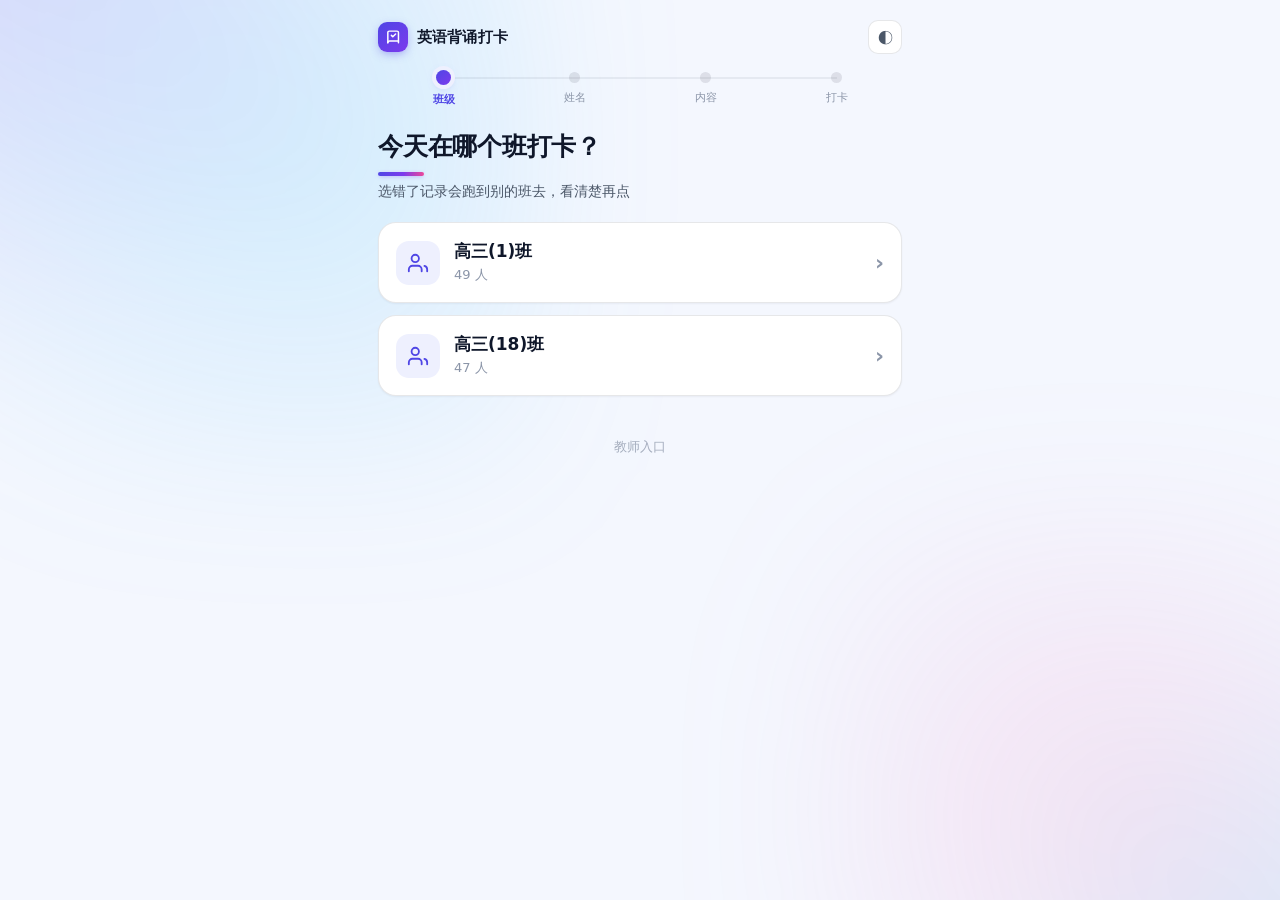
==== commit 3ffca677: "style: 打卡页配色更有活力、组卡片加大（面向高三学生） 学生反映页面不够燃，做一轮视觉升级： - 氛围光斑由 2 个单色改为三色渐层；标题下加三色渐变短线；   步骤条已完成节点变绿，当前节点渐" ====
--- a/checkin/index.html
+++ b/checkin/index.html
@@ -3,7 +3,7 @@
 <head>
 <meta charset="UTF-8">
 <meta name="viewport" content="width=device-width, initial-scale=1, viewport-fit=cover">
-<meta name="theme-color" content="#F6F8FD">
+<meta name="theme-color" content="#F4F7FE">
 <meta name="description" content="高三英语背诵打卡 · 3500词乱序版 / 写作100句">
 <meta name="apple-mobile-web-app-capable" content="yes">
 <meta name="apple-mobile-web-app-status-bar-style" content="default">
@@ -30,30 +30,38 @@
 
 /* ============ 设计令牌 ============ */
 :root,html[data-theme="light"]{
-  --bg:#F6F8FD;
-  --glow1:rgba(99,102,241,.17);
-  --glow2:rgba(14,165,233,.13);
+  --bg:#F4F7FE;
+  --glow1:rgba(99,102,241,.20);
+  --glow2:rgba(14,165,233,.16);
+  --glowA:rgba(99,102,241,.22);
+  --glowB:rgba(56,189,248,.18);
+  --glowC:rgba(244,114,182,.16);
   --card:#FFFFFF;
   --card-2:#FAFBFF;
   --ink:#0F172A;--ink2:#4B5768;--ink3:#8B95A8;
   --line:rgba(15,23,42,.10);--line2:rgba(15,23,42,.06);
   --brand:#4F46E5;--brand-d:#3730A3;--brand-l:#EEF0FE;--brand-b:#C7CBFB;
   --ok:#0E9F6E;--ok-l:#E7F7F0;--ok-b:#9EE0C6;
+  --ok-g1:#34D399;--ok-g2:#10B981;--ok-g3:#047857;
   --amber:#B45309;--amber-l:#FEF4E6;--amber-b:#FBD59B;
   --sh-sm:0 1px 2px rgba(15,23,42,.05);
   --sh:0 2px 4px rgba(15,23,42,.04),0 10px 24px -10px rgba(15,23,42,.14);
   --sh-lg:0 6px 14px rgba(15,23,42,.06),0 26px 56px -18px rgba(15,23,42,.24);
 }
 html[data-theme="dark"]{
-  --bg:#080B16;
-  --glow1:rgba(99,102,241,.24);
-  --glow2:rgba(34,211,238,.13);
+  --bg:#070A14;
+  --glow1:rgba(99,102,241,.26);
+  --glow2:rgba(34,211,238,.14);
+  --glowA:rgba(99,102,241,.30);
+  --glowB:rgba(34,211,238,.20);
+  --glowC:rgba(244,114,182,.18);
   --card:#121729;
   --card-2:#171E34;
   --ink:#E9EDF7;--ink2:#A8B1C5;--ink3:#6F7992;
   --line:rgba(255,255,255,.11);--line2:rgba(255,255,255,.06);
   --brand:#8B93FF;--brand-d:#C6CBFF;--brand-l:rgba(99,102,241,.17);--brand-b:rgba(139,147,255,.46);
   --ok:#3DDC9A;--ok-l:rgba(16,185,129,.15);--ok-b:rgba(61,220,154,.44);
+  --ok-g1:#34D399;--ok-g2:#10B981;--ok-g3:#065F46;
   --amber:#FBBF24;--amber-l:rgba(251,191,36,.14);--amber-b:rgba(251,191,36,.44);
   --sh-sm:0 1px 2px rgba(0,0,0,.45);
   --sh:0 2px 6px rgba(0,0,0,.35),0 12px 28px -10px rgba(0,0,0,.6);
@@ -68,13 +76,22 @@
   -webkit-font-smoothing:antialiased;
   transition:background .3s,color .3s;
 }
-/* 氛围光斑 */
+/* 氛围光斑（三色渐层，整体更活泼） */
 body::before,body::after{
-  content:'';position:fixed;border-radius:50%;filter:blur(90px);
-  pointer-events:none;z-index:0;
-}
-body::before{width:520px;height:520px;background:var(--glow1);top:-190px;left:-170px}
-body::after{width:460px;height:460px;background:var(--glow2);bottom:-210px;right:-150px}
+  content:'';position:fixed;pointer-events:none;z-index:0;filter:blur(78px);
+}
+body::before{
+  width:840px;height:840px;top:-370px;left:-310px;
+  background:
+    radial-gradient(circle at 30% 32%,var(--glowA),transparent 58%),
+    radial-gradient(circle at 74% 62%,var(--glowB),transparent 56%);
+}
+body::after{
+  width:780px;height:780px;bottom:-390px;right:-310px;
+  background:
+    radial-gradient(circle at 38% 38%,var(--glowC),transparent 58%),
+    radial-gradient(circle at 76% 72%,var(--glow2),transparent 56%);
+}
 
 #fx{position:fixed;inset:0;width:100%;height:100%;pointer-events:none;z-index:80}
 
@@ -125,11 +142,11 @@
   content:'';position:absolute;top:5px;left:50%;width:100%;height:2px;
   background:var(--line2);z-index:1;transition:background .28s;
 }
-.step.done i{background:var(--brand-b)}
-.step.done::after{background:var(--brand-b)}
+.step.done i{background:var(--ok)}
+.step.done::after{background:var(--ok-b)}
 .step.on i{
-  background:var(--brand);width:14px;height:14px;margin-top:-1.5px;
-  box-shadow:0 0 0 4px var(--brand-l);
+  background:linear-gradient(140deg,var(--brand),#7C3AED);width:15px;height:15px;margin-top:-2px;
+  box-shadow:0 0 0 4px var(--brand-l),0 2px 8px -1px rgba(99,102,241,.55);
 }
 .step.on{color:var(--brand);font-weight:650}
 .step span{white-space:nowrap}
@@ -137,8 +154,13 @@
 /* ============ 标题区 ============ */
 .head{margin-bottom:20px}
 h1{
-  font-size:23px;font-weight:700;margin:0 0 5px;line-height:1.32;
+  font-size:23px;font-weight:750;margin:0 0 5px;line-height:1.32;
   letter-spacing:-.01em;
+}
+h1::after{
+  content:'';display:block;width:46px;height:4px;border-radius:2px;margin-top:9px;
+  background:linear-gradient(90deg,var(--brand),#7C3AED 55%,#EC4899);
+  box-shadow:0 1px 4px -1px rgba(124,58,237,.55);
 }
 .qs{margin:0;font-size:14px;color:var(--ink2);line-height:1.5}
 
@@ -196,7 +218,9 @@
 .nm:active{transform:scale(.94)}
 .nm .no{display:block;font-size:11px;color:var(--ink3);margin-bottom:1px;font-variant-numeric:tabular-nums}
 .nm.did{
-  border-color:var(--ok-b);background:var(--ok-l);color:var(--ok);font-weight:600;
+  border-color:var(--ok-b);
+  background:linear-gradient(150deg,var(--ok-l),var(--card) 90%);
+  color:var(--ok);font-weight:650;
 }
 .nm.did .no{color:var(--ok);opacity:.75}
 .nm.did::after{
@@ -206,13 +230,18 @@
 
 /* ============ 进度条 ============ */
 .bar{
-  height:9px;border-radius:5px;background:var(--line2);overflow:hidden;margin:0 0 18px;
+  height:12px;border-radius:999px;background:var(--line2);margin:0 0 18px;
+  box-shadow:inset 0 1px 3px rgba(15,23,42,.10);
 }
 .bar i{
-  display:block;height:100%;border-radius:5px;
-  background:linear-gradient(90deg,var(--ok),#34D399);
+  display:block;height:100%;border-radius:999px;
+  background:linear-gradient(90deg,#22D3EE,#6366F1 48%,#34D399);
+  background-size:220% 100%;
   transition:width .5s cubic-bezier(.3,1,.4,1);
-}
+  animation:sheen 3.4s linear infinite;
+  box-shadow:0 0 12px -2px rgba(99,102,241,.5);
+}
+@keyframes sheen{0%{background-position:0% 50%}100%{background-position:220% 50%}}
 
 /* ============ 统计行 ============ */
 .statline{
@@ -229,28 +258,29 @@
 .statline .ok b{color:var(--ok)}
 
 /* ============ 组卡片墙 ============ */
-.groups{display:grid;grid-template-columns:repeat(5,1fr);gap:9px}
+.groups{display:grid;grid-template-columns:repeat(4,1fr);gap:11px}
 .gp{
   position:relative;aspect-ratio:1;display:flex;flex-direction:column;
   align-items:center;justify-content:center;
-  background:var(--card);border:1px solid var(--line);border-radius:14px;
-  font:inherit;font-size:17px;font-weight:650;color:var(--ink);
+  background:var(--card);border:1px solid var(--line);border-radius:18px;
+  font:inherit;font-size:21px;font-weight:700;color:var(--ink);
   cursor:pointer;box-shadow:var(--sh-sm);
   font-variant-numeric:tabular-nums;
-  transition:transform .1s cubic-bezier(.3,1.3,.5,1),box-shadow .2s,border-color .2s,background .2s;
-}
-.gp:hover{transform:translateY(-3px);box-shadow:var(--sh);border-color:var(--brand-b)}
-.gp:active{transform:scale(.9)}
-.gp .k{font-size:9.5px;font-weight:500;color:var(--ink3);margin-top:1px}
+  transition:transform .1s cubic-bezier(.3,1.3,.5,1),box-shadow .2s,border-color .2s,background .25s;
+}
+.gp:hover{transform:translateY(-3px) scale(1.02);box-shadow:var(--sh);border-color:var(--brand-b)}
+.gp:active{transform:scale(.92)}
+.gp .k{font-size:11px;font-weight:600;color:var(--ink3);margin-top:3px;letter-spacing:.02em}
 .gp.done{
-  background:linear-gradient(155deg,var(--ok-l),transparent 130%);
-  border-color:var(--ok-b);color:var(--ok);
-}
-.gp.done .k{color:var(--ok);opacity:.85}
+  background:linear-gradient(150deg,var(--ok-g1),var(--ok-g2) 55%,var(--ok-g3));
+  border-color:transparent;color:#fff;
+  box-shadow:0 6px 16px -6px rgba(16,185,129,.6),var(--sh-sm);
+}
+.gp.done .k{color:rgba(255,255,255,.9)}
 .gp.done::after{
-  content:'';position:absolute;top:6px;right:6px;width:13px;height:13px;
-  background:var(--ok);border-radius:50%;
-  box-shadow:0 1px 4px rgba(14,159,110,.45);
+  content:'';position:absolute;top:8px;right:8px;width:15px;height:15px;
+  background:#fff;border-radius:50%;
+  box-shadow:0 1px 5px rgba(0,0,0,.18);
 }
 .gp.today{
   border-color:var(--amber-b);border-width:2px;
@@ -384,22 +414,37 @@
 /* ============ 响应式 ============ */
 @media (max-width:400px){
   .names{grid-template-columns:repeat(2,1fr)}
-  .groups{grid-template-columns:repeat(4,1fr)}
+  .gp{font-size:19px;border-radius:16px}
   h1{font-size:21px}
   #wrap{padding:18px 14px 56px}
   .statsline{gap:7px}
   .kpis{grid-template-columns:1fr}
 }
-@media (max-width:340px){
-  .groups{grid-template-columns:repeat(3,1fr)}
+@media (max-width:330px){
+  .groups{grid-template-columns:repeat(3,1fr);gap:9px}
 }
 @media (min-width:900px){
-  .groups{grid-template-columns:repeat(8,1fr)}
+  .groups{grid-template-columns:repeat(6,1fr);gap:13px}
+  .gp{font-size:23px}
   .names{grid-template-columns:repeat(4,1fr)}
   h1{font-size:25px}
 }
 @media (prefers-reduced-motion:reduce){
   *{animation-duration:.01ms !important;transition-duration:.01ms !important}
+}
+/* ============ 鼓舞感 · 动效增强 ============ */
+.big .ic{transition:transform .26s cubic-bezier(.3,1.4,.5,1)}
+.big:hover .ic{transform:rotate(-5deg) scale(1.07)}
+.kpi,.statline>span{transition:transform .18s,box-shadow .2s,border-color .2s}
+.kpi:hover,.statline>span:hover{transform:translateY(-2px);box-shadow:var(--sh)}
+#flash .fc{
+  background:linear-gradient(168deg,var(--card),var(--card-2));
+  border-color:var(--brand-b);
+  box-shadow:0 0 0 5px rgba(99,102,241,.09),0 10px 30px -8px rgba(124,58,237,.35),var(--sh-lg);
+}
+#flash .ck{
+  background:linear-gradient(140deg,var(--ok-g1),var(--ok-g2) 58%,var(--ok-g3));
+  box-shadow:0 8px 20px -5px rgba(16,185,129,.7);
 }
 </style>
 </head>
@@ -791,8 +836,25 @@
   if (S.cls){ S.cls = null; S.mine = []; return render(); }
 }
 
+/* 教室电脑全班轮流用：长时间无人操作就自动退回选姓名页，
+   避免下一个同学接到上一个人的账号里打卡（串了很难倒查） */
+const IDLE_MS = 180000;
+let idleTimer = null;
+function resetIdle(){
+  clearTimeout(idleTimer);
+  if (S.admin || !S.name) return;
+  idleTimer = setTimeout(() => {
+    S.name = null; S.uid = null; S.content = null; S.mine = [];
+    toast('一会儿没人操作，已自动返回姓名选择');
+    render();
+  }, IDLE_MS);
+}
+['click', 'touchstart', 'keydown', 'input'].forEach(ev =>
+  document.addEventListener(ev, resetIdle, { passive: true }));
+
 async function render(){
   renderSteps();
+  resetIdle();
   $('back').hidden = !(S.cls || S.admin);
   $('wrap').className = S.admin ? 'wide' : '';
   $('brand').textContent = S.admin ? '教师后台' : (S.cls ? CONFIG.classes[S.cls].label + ' · 背诵打卡' : '英语背诵打卡');
@@ -887,7 +949,10 @@
   const todayN = S.mine.filter(r => r.content === S.content && r.d === ds()).length;
 
   $('view').innerHTML =
-    '<div class="statline">'
+    '<div style="display:flex;align-items:center;justify-content:space-between;gap:10px;margin-bottom:12px">'
+    + '<span class="hint" style="margin:0">当前打卡人：<b>' + esc(S.name) + '</b></span>'
+    + '<button class="chip" id="switchUser" style="flex:none">换个同学</button></div>'
+    + '<div class="statline">'
     + '<span><b>' + mineSet.size + '</b> / ' + c.total + ' 组</span>'
     + '<span>连续打卡 <b>' + streak + '</b> 天</span>'
     + (S.todaySet.has(S.uid)
@@ -902,6 +967,12 @@
           + '" data-g="' + n + '">' + n + '<span class="k">' + (done ? '已背' : '未背') + '</span></button>';
       }).join('') + '</div>'
     + '<p class="hint">点一下就打卡，再点一次取消。绿色是你已经背过的组，黄圈是今天刚打的。</p>';
+
+  $('switchUser').onclick = () => {
+    S.name = null; S.uid = null; S.content = null; S.mine = [];
+    clearTimeout(idleTimer);
+    render();
+  };
 
   $('view').querySelectorAll('[data-g]').forEach(b => b.onclick = async ev => {
     const n = +b.dataset.g;
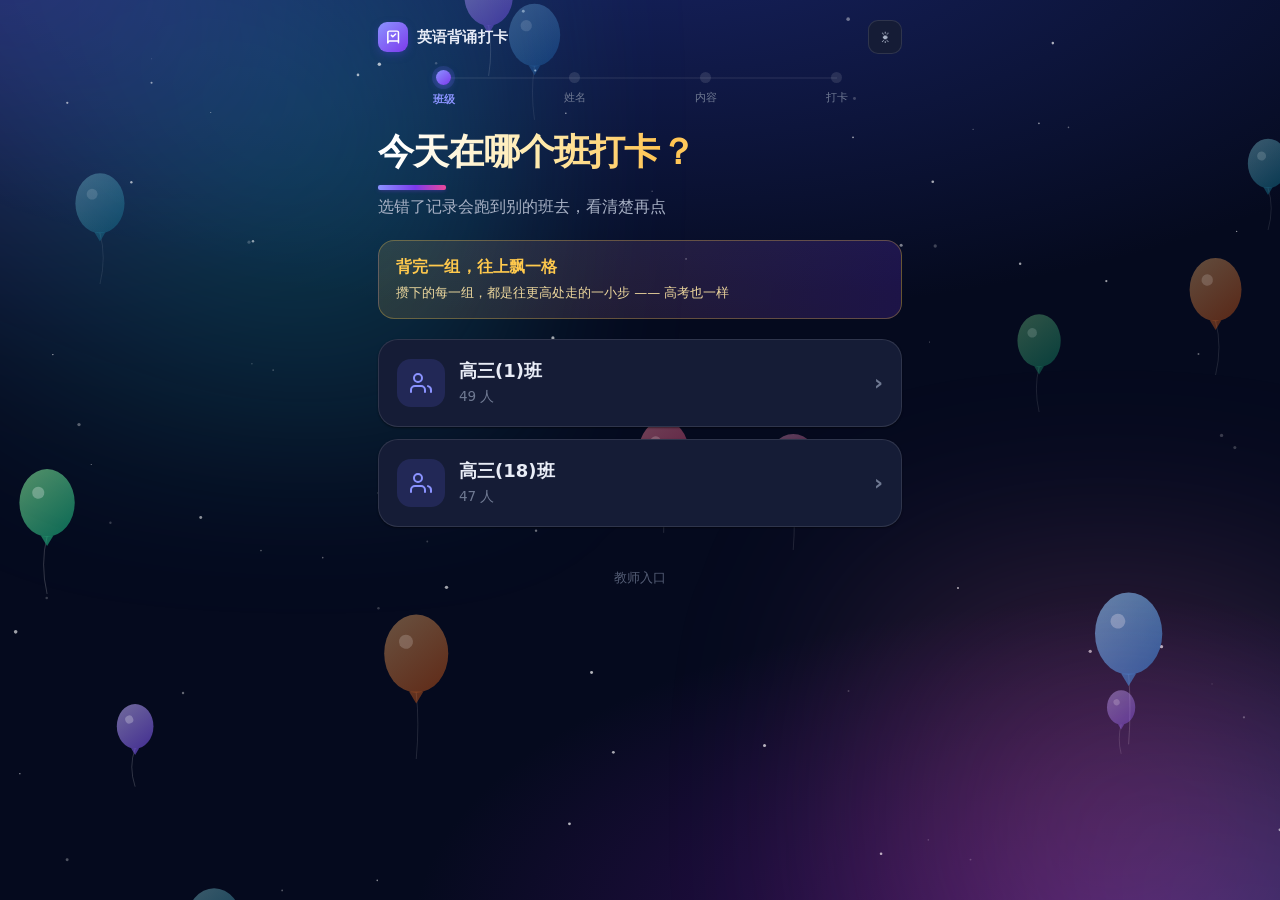
==== commit f0b45ad9: "feat: 打卡页首页改深色夜空 + 气球上升特效，字号整体放大 浪浪反馈整体背景太素、字体偏小，也起不到激励作用。  深色夜空： - 默认主题改为 dark，body 叠两层径向渐变（顶部靛蓝 / " ====
--- a/checkin/index.html
+++ b/checkin/index.html
@@ -1,9 +1,9 @@
 <!DOCTYPE html>
-<html lang="zh-CN" data-theme="light">
+<html lang="zh-CN" data-theme="dark">
 <head>
 <meta charset="UTF-8">
 <meta name="viewport" content="width=device-width, initial-scale=1, viewport-fit=cover">
-<meta name="theme-color" content="#F4F7FE">
+<meta name="theme-color" content="#050A1E">
 <meta name="description" content="高三英语背诵打卡 · 3500词乱序版 / 写作100句">
 <meta name="apple-mobile-web-app-capable" content="yes">
 <meta name="apple-mobile-web-app-status-bar-style" content="default">
@@ -14,14 +14,12 @@
 <link rel="apple-touch-icon" href="[data-uri]">
 <title>英语背诵打卡</title>
 <script>
-/* 主题：优先读上次选择，否则跟随系统（防止闪白） */
+/* 主题：优先读上次选择；默认深色夜空（首页气球需要深底） */
 try{
   var _t = localStorage.getItem('en_ckin_theme');
-  if (!_t){
-    _t = (typeof matchMedia === 'function' && matchMedia('(prefers-color-scheme: dark)').matches) ? 'dark' : 'light';
-  }
+  if (!_t) _t = 'dark';
   document.documentElement.dataset.theme = _t;
-}catch(e){ document.documentElement.dataset.theme = 'light'; }
+}catch(e){ document.documentElement.dataset.theme = 'dark'; }
 </script>
 <style>
 *{box-sizing:border-box;-webkit-tap-highlight-color:transparent}
@@ -49,14 +47,14 @@
   --sh-lg:0 6px 14px rgba(15,23,42,.06),0 26px 56px -18px rgba(15,23,42,.24);
 }
 html[data-theme="dark"]{
-  --bg:#070A14;
-  --glow1:rgba(99,102,241,.26);
-  --glow2:rgba(34,211,238,.14);
-  --glowA:rgba(99,102,241,.30);
-  --glowB:rgba(34,211,238,.20);
-  --glowC:rgba(244,114,182,.18);
-  --card:#121729;
-  --card-2:#171E34;
+  --bg:#050A1E;
+  --glow1:rgba(99,102,241,.34);
+  --glow2:rgba(34,211,238,.20);
+  --glowA:rgba(99,102,241,.42);
+  --glowB:rgba(34,211,238,.26);
+  --glowC:rgba(244,114,182,.26);
+  --card:#151C36;
+  --card-2:#1D2646;
   --ink:#E9EDF7;--ink2:#A8B1C5;--ink3:#6F7992;
   --line:rgba(255,255,255,.11);--line2:rgba(255,255,255,.06);
   --brand:#8B93FF;--brand-d:#C6CBFF;--brand-l:rgba(99,102,241,.17);--brand-b:rgba(139,147,255,.46);
@@ -67,6 +65,14 @@
   --sh:0 2px 6px rgba(0,0,0,.35),0 12px 28px -10px rgba(0,0,0,.6);
   --sh-lg:0 6px 16px rgba(0,0,0,.45),0 30px 64px -20px rgba(0,0,0,.75);
 }
+/* 深色主题：夜空渐变底（气球与星点在 canvas 上飘） */
+html[data-theme="dark"] body{
+  background:
+    radial-gradient(120% 76% at 50% -12%,#182465 0%,rgba(24,36,101,0) 62%),
+    radial-gradient(90% 60% at 88% 104%,#3A1160 0%,rgba(58,17,96,0) 62%),
+    var(--bg);
+  background-attachment:fixed;
+}
 
 body{
   font-family:-apple-system,BlinkMacSystemFont,"Segoe UI","PingFang SC","Hiragino Sans GB","Microsoft YaHei",system-ui,sans-serif;
@@ -93,6 +99,7 @@
     radial-gradient(circle at 76% 72%,var(--glow2),transparent 56%);
 }
 
+#balloon{position:fixed;inset:0;width:100%;height:100%;pointer-events:none;z-index:0}
 #fx{position:fixed;inset:0;width:100%;height:100%;pointer-events:none;z-index:80}
 
 #wrap{max-width:560px;margin:0 auto;padding:20px 18px 64px;position:relative;z-index:1}
@@ -154,8 +161,8 @@
 /* ============ 标题区 ============ */
 .head{margin-bottom:20px}
 h1{
-  font-size:23px;font-weight:750;margin:0 0 5px;line-height:1.32;
-  letter-spacing:-.01em;
+  font-size:24px;font-weight:800;margin:0 0 5px;line-height:1.30;
+  letter-spacing:-.015em;
 }
 h1::after{
   content:'';display:block;width:46px;height:4px;border-radius:2px;margin-top:9px;
@@ -446,9 +453,52 @@
   background:linear-gradient(140deg,var(--ok-g1),var(--ok-g2) 58%,var(--ok-g3));
   box-shadow:0 8px 20px -5px rgba(16,185,129,.7);
 }
+
+/* ============ 首页强化：夜空金字 + 标语 ============ */
+.qs{font-size:15px}
+#wrap.v-class h1{font-size:32px;line-height:1.22;letter-spacing:-.022em}
+@media (max-width:400px){ #wrap.v-class h1{font-size:26px} }
+@media (min-width:900px){ #wrap.v-class h1{font-size:36px} }
+#wrap.v-class h1::after{width:68px;height:5px;margin-top:11px}
+#wrap.v-class .qs{font-size:15.5px;line-height:1.62}
+@supports ((-webkit-background-clip:text) or (background-clip:text)){
+  html[data-theme="dark"] #wrap.v-class h1{
+    background:linear-gradient(96deg,#FFFFFF 4%,#FFE9A8 32%,#FFC24D 55%,#FFE9A8 76%,#FFFFFF 98%);
+    -webkit-background-clip:text;background-clip:text;
+    -webkit-text-fill-color:transparent;color:#FFD75E;
+  }
+}
+.slogan{
+  margin:0 0 20px;padding:14px 17px;border-radius:16px;
+  background:linear-gradient(100deg,rgba(255,201,77,.13),rgba(124,58,237,.20));
+  border:1px solid rgba(255,201,77,.30);
+}
+.slogan b{
+  display:block;font-size:15.5px;font-weight:800;letter-spacing:.01em;
+  color:#FFC94D;
+}
+.slogan span{display:block;font-size:13px;line-height:1.6;margin-top:4px;color:#FFE7A6;opacity:.92}
+html[data-theme="light"] .slogan{background:var(--amber-l);border-color:var(--amber-b)}
+html[data-theme="light"] .slogan b{color:var(--amber)}
+html[data-theme="light"] .slogan span{color:var(--amber)}
+
+/* ============ 字号整体加厚（教室大屏 / 投影看得清） ============ */
+.big{padding:19px 18px;border-radius:20px;font-size:18px}
+.big .ic{width:48px;height:48px;border-radius:14px}
+.big .ic svg{width:24px;height:24px}
+.big .tx b{font-size:18px;font-weight:700}
+.big .sub{font-size:13.5px}
+.nm{padding:15px 6px 14px;font-size:16px;border-radius:15px}
+.nm .no{font-size:11.5px}
+.chip{font-size:13.5px;padding:9px 16px}
+.statline{font-size:13.5px}
+@media (min-width:900px){
+  #wrap.v-group,#wrap.v-name,#wrap.v-content{max-width:880px}
+}
 </style>
 </head>
 <body>
+<canvas id="balloon" aria-hidden="true"></canvas>
 <canvas id="fx"></canvas>
 <div id="wrap">
   <header class="top">
@@ -778,7 +828,112 @@
   }
   fxRun();
 }
+/* ==========================================================
+   气球背景：背完一组往上飘一格 —— 寓意「往更高处走」
+   ========================================================== */
+const bl = $('balloon'), blc = bl ? bl.getContext('2d') : null;
+let balloons = [], blRaf = null, blT = 0, stars = [], blMode = 'home';
+const BALLOONS = [
+  ['#FF8FA3','#D6336C'], ['#FFC078','#E8590C'], ['#FFE066','#F1A208'],
+  ['#8CE99A','#0CA678'], ['#8ED2FF','#1C7ED6'], ['#C4B5FD','#7048E8'],
+  ['#F9A8D4','#C2255C'], ['#A5F3FC','#0891B2']
+];
+function noMotion(){
+  try { return matchMedia('(prefers-reduced-motion: reduce)').matches; } catch(e){ return false; }
+}
+function blResize(){
+  if (!blc) return;
+  const dpr = window.devicePixelRatio || 1;
+  bl.width = innerWidth * dpr; bl.height = innerHeight * dpr;
+  bl.style.width = innerWidth + 'px'; bl.style.height = innerHeight + 'px';
+  blc.setTransform(dpr, 0, 0, dpr, 0, 0);
+  const n = Math.min(110, Math.round(innerWidth * innerHeight / 15000));
+  stars = [];
+  for (let i = 0; i < n; i++){
+    stars.push({ x: Math.random()*innerWidth, y: Math.random()*innerHeight,
+      r: .5 + Math.random()*1.4, ph: Math.random()*6.28, sp: .0009 + Math.random()*.0024 });
+  }
+}
+function blNew(fromBottom, tmp){
+  const c = pick(BALLOONS), size = 26 + Math.random()*42;
+  return {
+    x: Math.random()*innerWidth,
+    y: fromBottom ? innerHeight + size*2 + Math.random()*innerHeight*.55
+                  : Math.random()*(innerHeight + 160),
+    size: size, vy: .22 + Math.random()*.46,
+    amp: 10 + Math.random()*26, ph: Math.random()*6.28,
+    sp: .0035 + Math.random()*.0075,
+    lt: c[0], dk: c[1], op: .26 + Math.random()*.36, tmp: !!tmp
+  };
+}
+function blInit(){
+  blResize();
+  balloons = [];
+  for (let i = 0; i < 16; i++) balloons.push(blNew(false));
+}
+function blSurge(){
+  if (!blc) return;
+  for (let i = 0; i < 14; i++){
+    const b = blNew(true, true);
+    b.y = innerHeight + 24 + i*30 + Math.random()*50;
+    b.vy = 2.4 + Math.random()*2.4;
+    b.op = .74 + Math.random()*.26;
+    balloons.push(b);
+  }
+  if (!blRaf) blRaf = requestAnimationFrame(blTick);
+}
+function blDraw(b, y){
+  const w = b.size, h = b.size*1.22;
+  const x = b.x + Math.sin(blT*b.sp + b.ph)*b.amp;
+  blc.globalAlpha = b.op * (blMode === 'home' ? 1 : .62);
+  blc.strokeStyle = 'rgba(255,255,255,.30)'; blc.lineWidth = 1;
+  blc.beginPath();
+  blc.moveTo(x, y + h*.50);
+  blc.quadraticCurveTo(x + Math.sin(blT*b.sp + b.ph + 1.1)*7, y + h*.90, x, y + h*1.35);
+  blc.stroke();
+  const g = blc.createLinearGradient(x - w*.5, y - h*.5, x + w*.5, y + h*.5);
+  g.addColorStop(0, b.lt); g.addColorStop(1, b.dk);
+  blc.fillStyle = g;
+  blc.beginPath(); blc.ellipse(x, y, w*.5, h*.5, 0, 0, 7); blc.fill();
+  blc.beginPath();
+  blc.moveTo(x - w*.11, y + h*.49); blc.lineTo(x + w*.11, y + h*.49);
+  blc.lineTo(x, y + h*.64); blc.closePath(); blc.fill();
+  blc.globalAlpha = b.op * .45;
+  blc.fillStyle = '#fff';
+  blc.beginPath(); blc.ellipse(x - w*.16, y - h*.15, w*.11, h*.09, -.5, 0, 7); blc.fill();
+  blc.globalAlpha = 1;
+}
+function blTick(){
+  if (!blc) return;
+  blT++;
+  blc.clearRect(0, 0, innerWidth, innerHeight);
+  for (let i = 0; i < stars.length; i++){
+    const s = stars[i];
+    blc.globalAlpha = .20 + .5*(.5 + .5*Math.sin(blT*s.sp + s.ph));
+    blc.fillStyle = '#fff';
+    blc.beginPath(); blc.arc(s.x, s.y, s.r, 0, 7); blc.fill();
+  }
+  blc.globalAlpha = 1;
+  const k = blMode === 'home' ? 1 : .55;
+  for (let i = balloons.length - 1; i >= 0; i--){
+    const b = balloons[i];
+    b.y -= b.vy * k;
+    if (b.y + b.size*2.4 < -60){
+      if (b.tmp){ balloons.splice(i, 1); continue; }
+      balloons[i] = blNew(true); continue;
+    }
+    blDraw(b, b.y);
+  }
+  blRaf = requestAnimationFrame(blTick);
+}
+if (blc && !noMotion()){
+  blInit();
+  addEventListener('resize', blInit);
+  blRaf = requestAnimationFrame(blTick);
+}
+
 function celebrate(x, y){
+  if (blSurge) blSurge();
   const k = Math.floor(Math.random() * 4);
   if (k === 0) fxConfetti();
   else if (k === 1) fxBurst(x || innerWidth/2, y || innerHeight/2);
@@ -856,7 +1011,9 @@
   renderSteps();
   resetIdle();
   $('back').hidden = !(S.cls || S.admin);
-  $('wrap').className = S.admin ? 'wide' : '';
+  const st = S.admin ? 'admin' : !S.cls ? 'class' : !S.name ? 'name' : !S.content ? 'content' : 'group';
+  blMode = (st === 'class') ? 'home' : 'calm';
+  $('wrap').className = 'v-' + st + (S.admin ? ' wide' : '');
   $('brand').textContent = S.admin ? '教师后台' : (S.cls ? CONFIG.classes[S.cls].label + ' · 背诵打卡' : '英语背诵打卡');
 
   if (S.admin) return viewAdmin();
@@ -870,7 +1027,9 @@
 function viewClass(){
   setHead('今天在哪个班打卡？', '选错了记录会跑到别的班去，看清楚再点');
   const lp = lastPick();
-  $('view').innerHTML = Object.keys(CONFIG.classes).map(k =>
+  $('view').innerHTML = '<p class="slogan"><b>背完一组，往上飘一格</b>'
+    + '<span>攒下的每一组，都是往更高处走的一小步 —— 高考也一样</span></p>'
+    + Object.keys(CONFIG.classes).map(k =>
     '<button class="big" data-cls="' + k + '">'
       + '<span class="ic">' + ICO.cls + '</span>'
       + '<span class="tx"><b>' + esc(CONFIG.classes[k].label)
@@ -1139,7 +1298,7 @@
   document.documentElement.dataset.theme = t;
   try { localStorage.setItem('en_ckin_theme', t); } catch(e){}
   const m = document.querySelector('meta[name="theme-color"]');
-  if (m) m.setAttribute('content', t === 'dark' ? '#080B16' : '#F6F8FD');
+  if (m) m.setAttribute('content', t === 'dark' ? '#050A1E' : '#F4F7FE');
   $('themeBtn').textContent = t === 'dark' ? '\u2600' : '\u25d0';
 }
 
@@ -1151,7 +1310,7 @@
 $('themeBtn').onclick = () => {
   applyTheme(document.documentElement.dataset.theme === 'dark' ? 'light' : 'dark');
 };
-applyTheme(document.documentElement.dataset.theme || 'light');
+applyTheme(document.documentElement.dataset.theme || 'dark');
 
 /* 注册整站 Service Worker：打卡页可"添加到手机桌面"并离线打开 */
 if ('serviceWorker' in navigator && location.protocol.indexOf('http') === 0) {
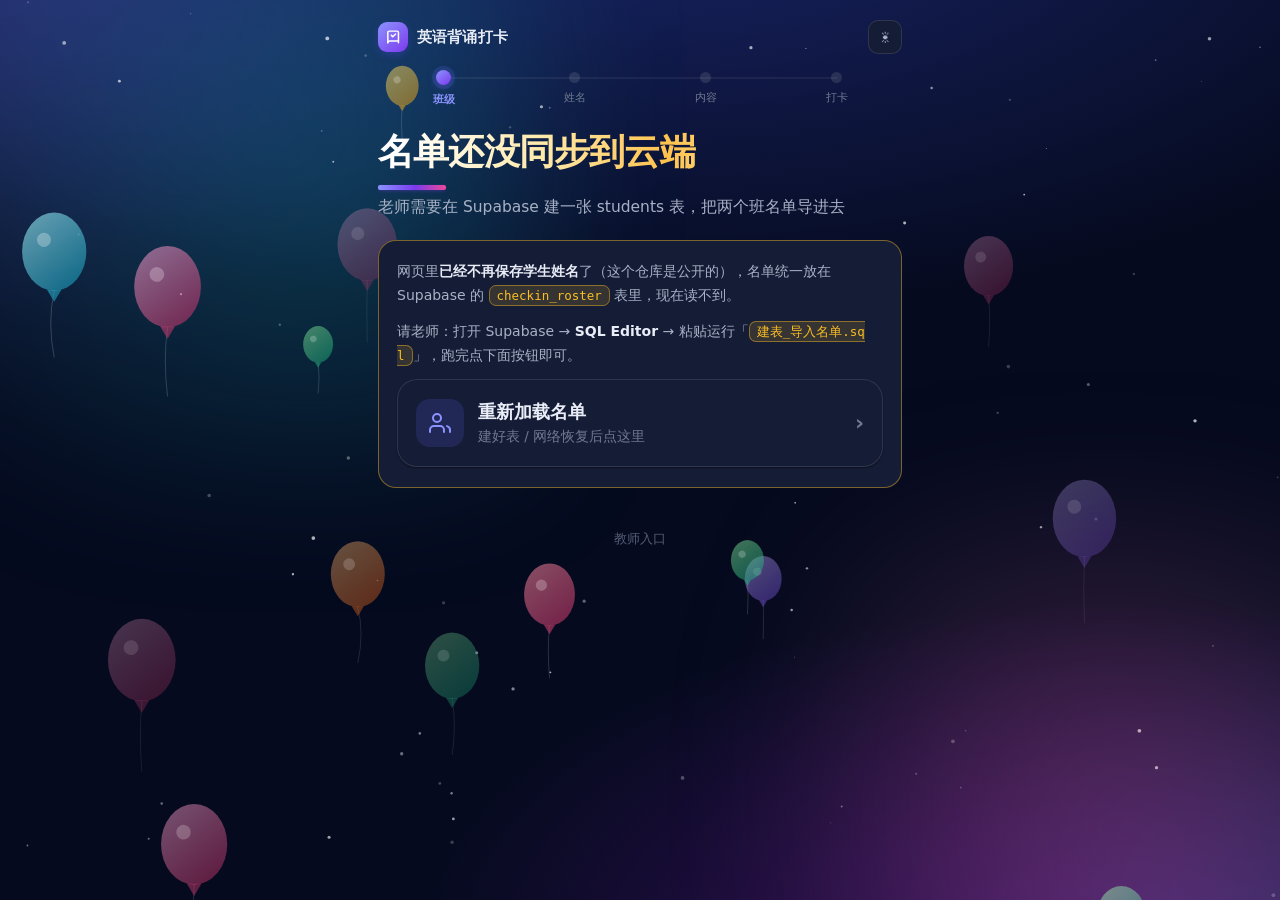
==== commit 5a81511d: "refactor: 学生名单从网页挪到 Supabase，不再公开 仓库是 public，96 个真实姓名原来写死在 checkin/index.html 里， 等于对外公布学生姓名。改为运行时从数据" ====
--- a/checkin/index.html
+++ b/checkin/index.html
@@ -495,6 +495,14 @@
 @media (min-width:900px){
   #wrap.v-group,#wrap.v-name,#wrap.v-content{max-width:880px}
 }
+.notice{padding:18px 18px 8px;border-radius:18px;background:var(--card);border:1px solid var(--amber-b)}
+.notice .nt{margin:0 0 12px;font-size:14px;line-height:1.72;color:var(--ink2)}
+.notice .nt b{color:var(--ink)}
+.notice code{
+  font-family:ui-monospace,SFMono-Regular,Menlo,Consolas,monospace;font-size:12.5px;
+  padding:2px 7px;border-radius:7px;background:var(--amber-l);color:var(--amber);
+  border:1px solid var(--amber-b);word-break:break-all;
+}
 </style>
 </head>
 <body>
@@ -536,36 +544,15 @@
    ========================================================== */
 const CONFIG = {
 
-  /* --- 1. 学生名单 -------------------------------------------------
-     把 [] 换成真实姓名，一行一个，用英文逗号分隔，例如：
-       students: ['王梓涵','李思远','张雨欣', ...]
-     要不要学号？名字前加 "01 " 即可，页面会自动把学号单独显示。
+  /* --- 1. 学生名单（不写在这里！）-----------------------------------
+     真实姓名放在 Supabase 的 students 表里。
+     原因：本仓库是公开的，96 个姓名写死在这儿等于对外公开。
+     建表 + 导入名单：跑一次老师手上的「建表_导入名单.sql」。
+     页面读不到名单时会给出可操作的提示，不会白屏。
   ------------------------------------------------------------------ */
   classes: {
-    '1':  { label: '高三(1)班',  students: [
-      '01 敖雪婷','02 杨夏添','03 梅思雅','04 廖雨欣','05 余紫涵',
-      '06 刘奥翔','07 方嘉瑞','08 肖睿馨','09 黄佳怡','10 陈湉湉',
-      '11 张靖宇','12 孙未汐','13 陈艺雯','14 刘鸿毅','15 曹思晨',
-      '16 谌子健','17 刘禹辰','18 刘梦瑶','19 陈红','20 王梓晗',
-      '21 骆锦同','22 涂学成','23 高姿','24 李嘉葉','25 柳耿瑞',
-      '26 贾洁茹','27 陶姝岑','28 高月','29 韩晨晨','30 刘宇哲',
-      '31 闻术哲','32 朱亚迪','33 姚语嫣','34 杨逍','35 江浩帆',
-      '36 魏宇霏','37 付宇轩','38 袁诗怡','39 詹紫琳','40 陈浩天',
-      '41 胡运睿','42 胡杰','43 李文杰','44 焦文哲','45 叶子涵',
-      '46 王君陈','47 谢子豪','48 曾辰','49 陈秉常'
-    ] },
-    '18': { label: '高三(18)班', students: [
-      '01 代湘语','02 周琳涵','03 喻文轩','04 沈馨蕾','05 王怡帆',
-      '06 涂盈盈','07 李瑞雪','08 雷文馨','09 陈阳昊希','10 余欣怡（大）',
-      '11 宋雪菲','12 李卓霖','13 梁紫禾','14 胡鹏涛','15 张家源',
-      '16 唐可欣','17 童诗韵','18 何思绮','19 王莉蓉','20 余欣怡（小）',
-      '21 肖淇尹','22 常雯婧','23 朱雨欣','24 刘梓涵','25 刘欣语',
-      '26 郑妮娜','27 易清希','28 全洁莹','29 朱羽韬','30 范成彘',
-      '31 张紫馨','32 鲁慧妍','33 陈曦曦','34 刘梦琦','35 张羽妍',
-      '36 倪瑞熙','37 祝子谦','38 吴宇畅','39 倪朝辉','40 彭梓荷',
-      '41 李君娴','42 周曦然','43 孙诗妍','44 方正原','45 彭博禹',
-      '46 屈文昊','47 熊裕涵'
-    ] }
+    '1':  { label: '高三(1)班'  },
+    '18': { label: '高三(18)班' }
   },
 
   /* --- 2. 背诵内容（total = 总组数，改这里就行） ------------------ */
@@ -586,11 +573,6 @@
   /* --- 4. 教师入口口令 ------------------------------------------- */
   adminPin: '8888',
 
-  /* --- 5. 演示名单：真实名单没填时用它看效果，填了真实名单自动失效 */
-  demo: {
-    '1': ['王梓涵','李思远','张雨欣','刘子墨','陈嘉怡','杨博文','黄诗琪','赵一鸣','周欣然','吴俊杰','徐若彤','孙浩宇','马小雅','朱天磊','胡雨桐','郭子豪','何静怡','高文杰','林晓彤','罗宇轩','郑雅文','谢明轩','韩雪','唐子涵','曹思琪','邓浩','冯诗雨','曾俊豪','彭雨薇','蒋博','汪嘉怡','田思远','董雨欣','潘子健','袁梦琪','蔡宇航','余佳怡','杜文博','叶梓萱','程明','苏雨晨','卢俊宇','丁雅琪','倪嘉豪','姜文杰'],
-    '18': ['王浩然','李佳琪','张子轩','刘雨萱','陈志强','杨雅静','黄俊喆','赵梦洁','周天成','吴诗涵','徐子航','孙雨欣','马俊宇','朱雅琳','胡博文','郭晓雨','何子豪','高雨琪','林俊熙','罗雅雯','郑浩宇','谢雨欣','韩子涵','唐俊豪','曹雅静','邓雨晨','冯子轩','曾雅琪','彭浩然','蒋雨桐','汪俊杰','田雅欣','董子豪','潘雨琪','袁俊熙','蔡雅琳','余浩然','杜雨薇','叶俊豪','程雅静','苏子涵','卢雨欣','丁俊杰','沈雅琪','姜浩然','崔雨桐']
-  }
 };
 
 const CHEERS = [
@@ -627,21 +609,55 @@
 const SB = (CONFIG.supabase.url && CONFIG.supabase.key) ? CONFIG.supabase : null;
 let SB_OK = false;   /* 探测通过（表已建好且可读）后置真；未通过则全站降级为本机模式 */
 const cloudOn = () => !!(SB && SB_OK);
-const USE_DEMO = Object.keys(CONFIG.classes).some(k => !CONFIG.classes[k].students.length);
-const DEMO_CLS = Object.keys(CONFIG.classes).filter(k => !CONFIG.classes[k].students.length);
+/* 名单从 Supabase students 表加载；成功前 ROSTER_OK = false，页面会提示老师去建表 */
+let ROSTER = {};
+let ROSTER_OK = false;
+const LS_ROSTER = 'en_checkin_roster';
 
 function ds(dt){
   const d = dt || new Date();
   return d.getFullYear() + '-' + String(d.getMonth()+1).padStart(2,'0') + '-' + String(d.getDate()).padStart(2,'0');
 }
-function roster(cls){
-  const raw = CONFIG.classes[cls].students.length
-    ? CONFIG.classes[cls].students
-    : (CONFIG.demo[cls] || []);
-  return raw.map(s => {
-    const m = String(s).match(/^\s*(\d+)[\s.、]+(.+)$/);
-    return m ? { no: m[1], name: m[2].trim() } : { no: '', name: String(s).trim() };
+function roster(cls){ return ROSTER[cls] || []; }
+function setRoster(rows){
+  const out = {};
+  Object.keys(CONFIG.classes).forEach(k => { out[k] = []; });
+  (rows || []).forEach(r => {
+    const k = String(r.cls);
+    if (!out[k]) out[k] = [];
+    out[k].push({ no: String(r.no == null ? '' : r.no), name: String(r.name) });
   });
+  Object.keys(out).forEach(k => out[k].sort((a, b) => {
+    const na = parseInt(a.no, 10), nb = parseInt(b.no, 10);
+    return (isNaN(na) || isNaN(nb)) ? String(a.no).localeCompare(String(b.no)) : na - nb;
+  }));
+  ROSTER = out;
+}
+/* 本机缓存：教室电脑断网、或云端临时抽风时，名单还能用上一次的 */
+function rosterCacheSave(rows){ try { localStorage.setItem(LS_ROSTER, JSON.stringify(rows)); } catch(e){} }
+function rosterCacheLoad(){
+  try {
+    const a = JSON.parse(localStorage.getItem(LS_ROSTER) || 'null');
+    return (Array.isArray(a) && a.length) ? a : null;
+  } catch(e){ return null; }
+}
+async function loadRoster(){
+  if (SB){
+    try {
+      const r = await fetch(SB.url + '/rest/v1/checkin_roster?select=cls,no,name&order=cls.asc,no.asc',
+        { headers: sbHeaders() });
+      if (r.ok){
+        const rows = await r.json();
+        if (Array.isArray(rows) && rows.length){
+          setRoster(rows); rosterCacheSave(rows); ROSTER_OK = true; return true;
+        }
+      }
+    } catch(e){}
+  }
+  const c = rosterCacheLoad();
+  if (c){ setRoster(c); ROSTER_OK = true; return true; }
+  ROSTER_OK = false;
+  return false;
 }
 /* 唯一键：优先「学号 姓名」。班里有人重名时（如 18 班两个余欣怡），靠学号才能把记录分开 */
 function sid(s){ return s.no ? s.no + ' ' + s.name : s.name; }
@@ -1016,11 +1032,38 @@
   $('wrap').className = 'v-' + st + (S.admin ? ' wide' : '');
   $('brand').textContent = S.admin ? '教师后台' : (S.cls ? CONFIG.classes[S.cls].label + ' · 背诵打卡' : '英语背诵打卡');
 
+  if (!ROSTER_OK) return viewRosterMissing();
   if (S.admin) return viewAdmin();
   if (!S.cls)  return viewClass();
   if (!S.name) return await viewName();
   if (!S.content) return viewContent();
   return await viewGroup();
+}
+
+/* ---------- 名单没加载出来：给老师可操作的提示 ---------- */
+function viewRosterMissing(){
+  setHead('名单还没同步到云端', '老师需要在 Supabase 建一张 students 表，把两个班名单导进去');
+  $('view').innerHTML =
+    '<div class="notice">'
+    + '<p class="nt">网页里<b>已经不再保存学生姓名</b>了（这个仓库是公开的），'
+    + '名单统一放在 Supabase 的 <code>checkin_roster</code> 表里，现在读不到。</p>'
+    + '<p class="nt">请老师：打开 Supabase → <b>SQL Editor</b> → 粘贴运行'
+    + '「<code>建表_导入名单.sql</code>」，跑完点下面按钮即可。</p>'
+    + '<button class="big" id="rosterRetry"><span class="ic">' + ICO.cls + '</span>'
+    + '<span class="tx"><b>重新加载名单</b><span class="sub">建好表 / 网络恢复后点这里</span></span>'
+    + '<span class="arr">&rsaquo;</span></button>'
+    + '</div>';
+  $('rosterRetry').onclick = async () => {
+    $('view').innerHTML = '<p class="hint">重新加载中…</p>';
+    await loadRoster();
+    render();
+    if (ROSTER_OK){
+      let n = 0; Object.keys(ROSTER).forEach(k => { n += ROSTER[k].length; });
+      toast('名单已加载，共 ' + n + ' 人');
+    } else {
+      toast('还是读不到，检查一下 students 表建好了没');
+    }
+  };
 }
 
 /* ---------- 第 1 步：选班级 ---------- */
@@ -1034,10 +1077,8 @@
       + '<span class="ic">' + ICO.cls + '</span>'
       + '<span class="tx"><b>' + esc(CONFIG.classes[k].label)
       + (lp && lp.cls === k ? '<span class="tag">上次</span>' : '') + '</b>'
-      + '<span class="sub">' + (CONFIG.classes[k].students.length || (CONFIG.demo[k]||[]).length) + ' 人</span></span>'
-      + '<span class="arr">&rsaquo;</span></button>').join('')
-    + (DEMO_CLS.length ? '<p class="hint">' + DEMO_CLS.map(k => CONFIG.classes[k].label).join('、')
-        + ' 还在用<b>演示名单</b>。把代码顶部 <b>CONFIG.classes</b> 里这个班的 students 换成真实姓名即可。</p>' : '');
+      + '<span class="sub">' + roster(k).length + ' 人</span></span>'
+      + '<span class="arr">&rsaquo;</span></button>').join('');
   $('view').querySelectorAll('[data-cls]').forEach(b => b.onclick = () => {
     S.cls = b.dataset.cls; S.mine = []; S.todaySet = new Set(); render();
   });
@@ -1317,9 +1358,10 @@
   navigator.serviceWorker.register('/english-learning/sw.js').catch(function(){});
 }
 
-/* 先探测云端表是否就绪，再渲染 */
+/* 先探测云端表、再拉名单，最后渲染 */
 (async () => {
   SB_OK = await probeCloud();
+  await loadRoster();
   render();
 })();
 </script>
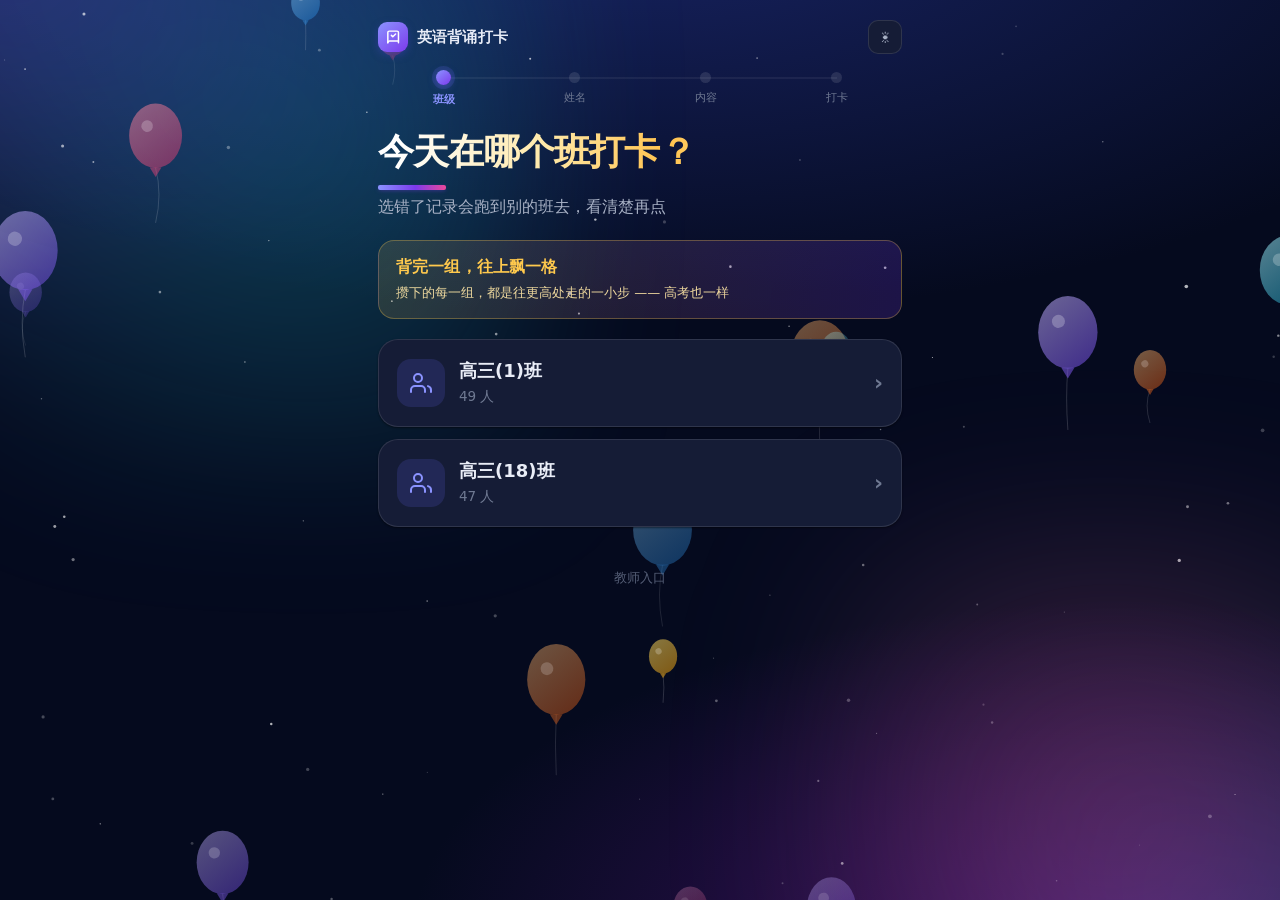
==== commit f3c41fb0: "revert: 名单改回写在网页里，不挪数据库了 浪浪评估后认为没必要为这一步增加维护负担（要跑 SQL、要维护一张表）， 决定保持原来的简单做法：名单直接写在 checkin/index.html " ====
--- a/checkin/index.html
+++ b/checkin/index.html
@@ -495,14 +495,6 @@
 @media (min-width:900px){
   #wrap.v-group,#wrap.v-name,#wrap.v-content{max-width:880px}
 }
-.notice{padding:18px 18px 8px;border-radius:18px;background:var(--card);border:1px solid var(--amber-b)}
-.notice .nt{margin:0 0 12px;font-size:14px;line-height:1.72;color:var(--ink2)}
-.notice .nt b{color:var(--ink)}
-.notice code{
-  font-family:ui-monospace,SFMono-Regular,Menlo,Consolas,monospace;font-size:12.5px;
-  padding:2px 7px;border-radius:7px;background:var(--amber-l);color:var(--amber);
-  border:1px solid var(--amber-b);word-break:break-all;
-}
 </style>
 </head>
 <body>
@@ -544,15 +536,36 @@
    ========================================================== */
 const CONFIG = {
 
-  /* --- 1. 学生名单（不写在这里！）-----------------------------------
-     真实姓名放在 Supabase 的 students 表里。
-     原因：本仓库是公开的，96 个姓名写死在这儿等于对外公开。
-     建表 + 导入名单：跑一次老师手上的「建表_导入名单.sql」。
-     页面读不到名单时会给出可操作的提示，不会白屏。
+  /* --- 1. 学生名单 -------------------------------------------------
+     把 [] 换成真实姓名，一行一个，用英文逗号分隔，例如：
+       students: ['王梓涵','李思远','张雨欣', ...]
+     要不要学号？名字前加 "01 " 即可，页面会自动把学号单独显示。
   ------------------------------------------------------------------ */
   classes: {
-    '1':  { label: '高三(1)班'  },
-    '18': { label: '高三(18)班' }
+    '1':  { label: '高三(1)班',  students: [
+      '01 敖雪婷','02 杨夏添','03 梅思雅','04 廖雨欣','05 余紫涵',
+      '06 刘奥翔','07 方嘉瑞','08 肖睿馨','09 黄佳怡','10 陈湉湉',
+      '11 张靖宇','12 孙未汐','13 陈艺雯','14 刘鸿毅','15 曹思晨',
+      '16 谌子健','17 刘禹辰','18 刘梦瑶','19 陈红','20 王梓晗',
+      '21 骆锦同','22 涂学成','23 高姿','24 李嘉葉','25 柳耿瑞',
+      '26 贾洁茹','27 陶姝岑','28 高月','29 韩晨晨','30 刘宇哲',
+      '31 闻术哲','32 朱亚迪','33 姚语嫣','34 杨逍','35 江浩帆',
+      '36 魏宇霏','37 付宇轩','38 袁诗怡','39 詹紫琳','40 陈浩天',
+      '41 胡运睿','42 胡杰','43 李文杰','44 焦文哲','45 叶子涵',
+      '46 王君陈','47 谢子豪','48 曾辰','49 陈秉常'
+    ] },
+    '18': { label: '高三(18)班', students: [
+      '01 代湘语','02 周琳涵','03 喻文轩','04 沈馨蕾','05 王怡帆',
+      '06 涂盈盈','07 李瑞雪','08 雷文馨','09 陈阳昊希','10 余欣怡（大）',
+      '11 宋雪菲','12 李卓霖','13 梁紫禾','14 胡鹏涛','15 张家源',
+      '16 唐可欣','17 童诗韵','18 何思绮','19 王莉蓉','20 余欣怡（小）',
+      '21 肖淇尹','22 常雯婧','23 朱雨欣','24 刘梓涵','25 刘欣语',
+      '26 郑妮娜','27 易清希','28 全洁莹','29 朱羽韬','30 范成彘',
+      '31 张紫馨','32 鲁慧妍','33 陈曦曦','34 刘梦琦','35 张羽妍',
+      '36 倪瑞熙','37 祝子谦','38 吴宇畅','39 倪朝辉','40 彭梓荷',
+      '41 李君娴','42 周曦然','43 孙诗妍','44 方正原','45 彭博禹',
+      '46 屈文昊','47 熊裕涵'
+    ] }
   },
 
   /* --- 2. 背诵内容（total = 总组数，改这里就行） ------------------ */
@@ -573,6 +586,11 @@
   /* --- 4. 教师入口口令 ------------------------------------------- */
   adminPin: '8888',
 
+  /* --- 5. 演示名单：真实名单没填时用它看效果，填了真实名单自动失效 */
+  demo: {
+    '1': ['王梓涵','李思远','张雨欣','刘子墨','陈嘉怡','杨博文','黄诗琪','赵一鸣','周欣然','吴俊杰','徐若彤','孙浩宇','马小雅','朱天磊','胡雨桐','郭子豪','何静怡','高文杰','林晓彤','罗宇轩','郑雅文','谢明轩','韩雪','唐子涵','曹思琪','邓浩','冯诗雨','曾俊豪','彭雨薇','蒋博','汪嘉怡','田思远','董雨欣','潘子健','袁梦琪','蔡宇航','余佳怡','杜文博','叶梓萱','程明','苏雨晨','卢俊宇','丁雅琪','倪嘉豪','姜文杰'],
+    '18': ['王浩然','李佳琪','张子轩','刘雨萱','陈志强','杨雅静','黄俊喆','赵梦洁','周天成','吴诗涵','徐子航','孙雨欣','马俊宇','朱雅琳','胡博文','郭晓雨','何子豪','高雨琪','林俊熙','罗雅雯','郑浩宇','谢雨欣','韩子涵','唐俊豪','曹雅静','邓雨晨','冯子轩','曾雅琪','彭浩然','蒋雨桐','汪俊杰','田雅欣','董子豪','潘雨琪','袁俊熙','蔡雅琳','余浩然','杜雨薇','叶俊豪','程雅静','苏子涵','卢雨欣','丁俊杰','沈雅琪','姜浩然','崔雨桐']
+  }
 };
 
 const CHEERS = [
@@ -609,55 +627,21 @@
 const SB = (CONFIG.supabase.url && CONFIG.supabase.key) ? CONFIG.supabase : null;
 let SB_OK = false;   /* 探测通过（表已建好且可读）后置真；未通过则全站降级为本机模式 */
 const cloudOn = () => !!(SB && SB_OK);
-/* 名单从 Supabase students 表加载；成功前 ROSTER_OK = false，页面会提示老师去建表 */
-let ROSTER = {};
-let ROSTER_OK = false;
-const LS_ROSTER = 'en_checkin_roster';
+const USE_DEMO = Object.keys(CONFIG.classes).some(k => !CONFIG.classes[k].students.length);
+const DEMO_CLS = Object.keys(CONFIG.classes).filter(k => !CONFIG.classes[k].students.length);
 
 function ds(dt){
   const d = dt || new Date();
   return d.getFullYear() + '-' + String(d.getMonth()+1).padStart(2,'0') + '-' + String(d.getDate()).padStart(2,'0');
 }
-function roster(cls){ return ROSTER[cls] || []; }
-function setRoster(rows){
-  const out = {};
-  Object.keys(CONFIG.classes).forEach(k => { out[k] = []; });
-  (rows || []).forEach(r => {
-    const k = String(r.cls);
-    if (!out[k]) out[k] = [];
-    out[k].push({ no: String(r.no == null ? '' : r.no), name: String(r.name) });
+function roster(cls){
+  const raw = CONFIG.classes[cls].students.length
+    ? CONFIG.classes[cls].students
+    : (CONFIG.demo[cls] || []);
+  return raw.map(s => {
+    const m = String(s).match(/^\s*(\d+)[\s.、]+(.+)$/);
+    return m ? { no: m[1], name: m[2].trim() } : { no: '', name: String(s).trim() };
   });
-  Object.keys(out).forEach(k => out[k].sort((a, b) => {
-    const na = parseInt(a.no, 10), nb = parseInt(b.no, 10);
-    return (isNaN(na) || isNaN(nb)) ? String(a.no).localeCompare(String(b.no)) : na - nb;
-  }));
-  ROSTER = out;
-}
-/* 本机缓存：教室电脑断网、或云端临时抽风时，名单还能用上一次的 */
-function rosterCacheSave(rows){ try { localStorage.setItem(LS_ROSTER, JSON.stringify(rows)); } catch(e){} }
-function rosterCacheLoad(){
-  try {
-    const a = JSON.parse(localStorage.getItem(LS_ROSTER) || 'null');
-    return (Array.isArray(a) && a.length) ? a : null;
-  } catch(e){ return null; }
-}
-async function loadRoster(){
-  if (SB){
-    try {
-      const r = await fetch(SB.url + '/rest/v1/checkin_roster?select=cls,no,name&order=cls.asc,no.asc',
-        { headers: sbHeaders() });
-      if (r.ok){
-        const rows = await r.json();
-        if (Array.isArray(rows) && rows.length){
-          setRoster(rows); rosterCacheSave(rows); ROSTER_OK = true; return true;
-        }
-      }
-    } catch(e){}
-  }
-  const c = rosterCacheLoad();
-  if (c){ setRoster(c); ROSTER_OK = true; return true; }
-  ROSTER_OK = false;
-  return false;
 }
 /* 唯一键：优先「学号 姓名」。班里有人重名时（如 18 班两个余欣怡），靠学号才能把记录分开 */
 function sid(s){ return s.no ? s.no + ' ' + s.name : s.name; }
@@ -1032,38 +1016,11 @@
   $('wrap').className = 'v-' + st + (S.admin ? ' wide' : '');
   $('brand').textContent = S.admin ? '教师后台' : (S.cls ? CONFIG.classes[S.cls].label + ' · 背诵打卡' : '英语背诵打卡');
 
-  if (!ROSTER_OK) return viewRosterMissing();
   if (S.admin) return viewAdmin();
   if (!S.cls)  return viewClass();
   if (!S.name) return await viewName();
   if (!S.content) return viewContent();
   return await viewGroup();
-}
-
-/* ---------- 名单没加载出来：给老师可操作的提示 ---------- */
-function viewRosterMissing(){
-  setHead('名单还没同步到云端', '老师需要在 Supabase 建一张 students 表，把两个班名单导进去');
-  $('view').innerHTML =
-    '<div class="notice">'
-    + '<p class="nt">网页里<b>已经不再保存学生姓名</b>了（这个仓库是公开的），'
-    + '名单统一放在 Supabase 的 <code>checkin_roster</code> 表里，现在读不到。</p>'
-    + '<p class="nt">请老师：打开 Supabase → <b>SQL Editor</b> → 粘贴运行'
-    + '「<code>建表_导入名单.sql</code>」，跑完点下面按钮即可。</p>'
-    + '<button class="big" id="rosterRetry"><span class="ic">' + ICO.cls + '</span>'
-    + '<span class="tx"><b>重新加载名单</b><span class="sub">建好表 / 网络恢复后点这里</span></span>'
-    + '<span class="arr">&rsaquo;</span></button>'
-    + '</div>';
-  $('rosterRetry').onclick = async () => {
-    $('view').innerHTML = '<p class="hint">重新加载中…</p>';
-    await loadRoster();
-    render();
-    if (ROSTER_OK){
-      let n = 0; Object.keys(ROSTER).forEach(k => { n += ROSTER[k].length; });
-      toast('名单已加载，共 ' + n + ' 人');
-    } else {
-      toast('还是读不到，检查一下 students 表建好了没');
-    }
-  };
 }
 
 /* ---------- 第 1 步：选班级 ---------- */
@@ -1077,8 +1034,10 @@
       + '<span class="ic">' + ICO.cls + '</span>'
       + '<span class="tx"><b>' + esc(CONFIG.classes[k].label)
       + (lp && lp.cls === k ? '<span class="tag">上次</span>' : '') + '</b>'
-      + '<span class="sub">' + roster(k).length + ' 人</span></span>'
-      + '<span class="arr">&rsaquo;</span></button>').join('');
+      + '<span class="sub">' + (CONFIG.classes[k].students.length || (CONFIG.demo[k]||[]).length) + ' 人</span></span>'
+      + '<span class="arr">&rsaquo;</span></button>').join('')
+    + (DEMO_CLS.length ? '<p class="hint">' + DEMO_CLS.map(k => CONFIG.classes[k].label).join('、')
+        + ' 还在用<b>演示名单</b>。把代码顶部 <b>CONFIG.classes</b> 里这个班的 students 换成真实姓名即可。</p>' : '');
   $('view').querySelectorAll('[data-cls]').forEach(b => b.onclick = () => {
     S.cls = b.dataset.cls; S.mine = []; S.todaySet = new Set(); render();
   });
@@ -1358,10 +1317,9 @@
   navigator.serviceWorker.register('/english-learning/sw.js').catch(function(){});
 }
 
-/* 先探测云端表、再拉名单，最后渲染 */
+/* 先探测云端表是否就绪，再渲染 */
 (async () => {
   SB_OK = await probeCloud();
-  await loadRoster();
   render();
 })();
 </script>
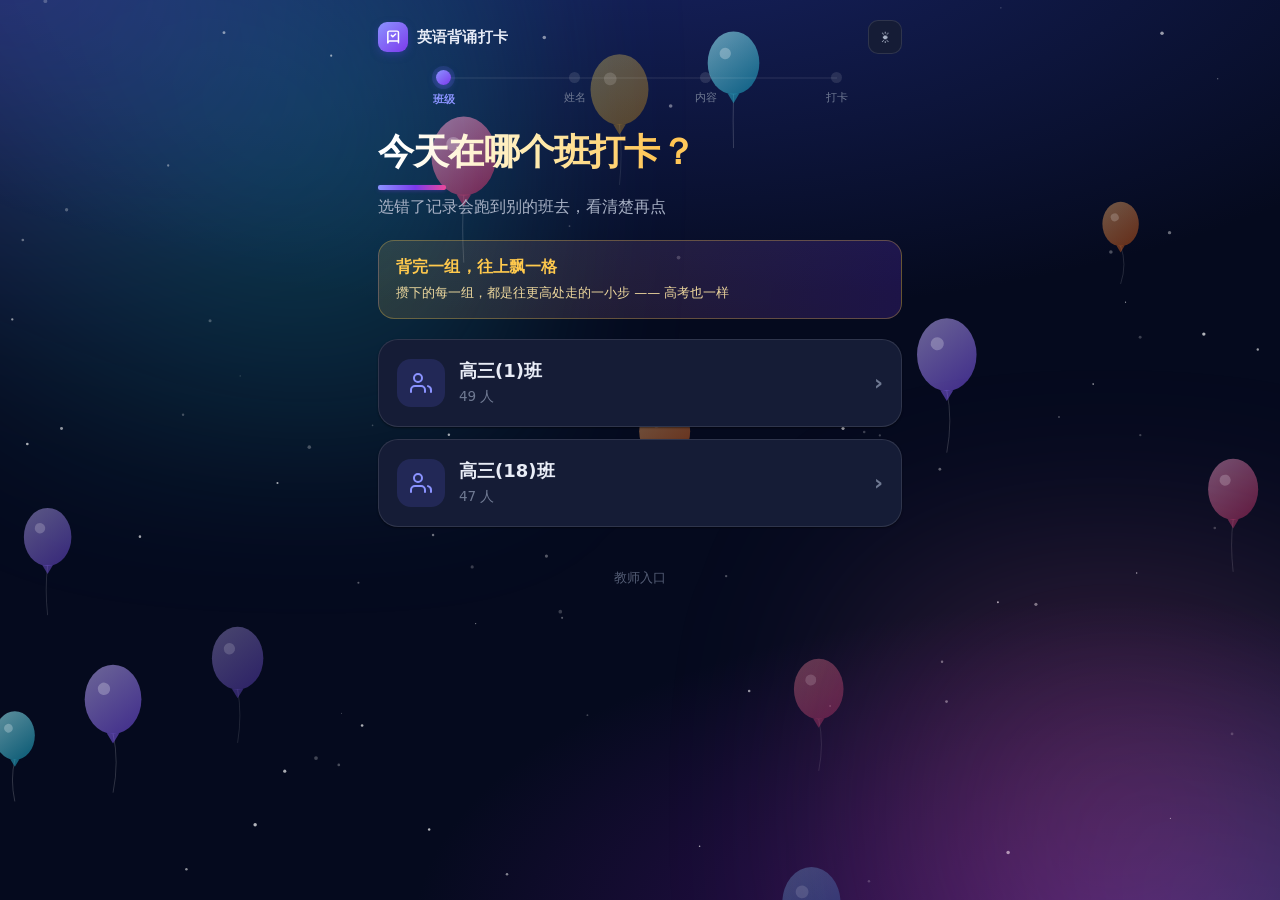
==== commit 4a962daa: "refactor: 硬编码子路径 /english-learning/ 改为相对路径，支持根域部署 为迁移到 EdgeOne Pages 做准备（根域部署时 /english-learning/ 前缀" ====
--- a/checkin/index.html
+++ b/checkin/index.html
@@ -1314,7 +1314,7 @@
 
 /* 注册整站 Service Worker：打卡页可"添加到手机桌面"并离线打开 */
 if ('serviceWorker' in navigator && location.protocol.indexOf('http') === 0) {
-  navigator.serviceWorker.register('/english-learning/sw.js').catch(function(){});
+  navigator.serviceWorker.register('../sw.js?v=17').catch(function(){});
 }
 
 /* 先探测云端表是否就绪，再渲染 */
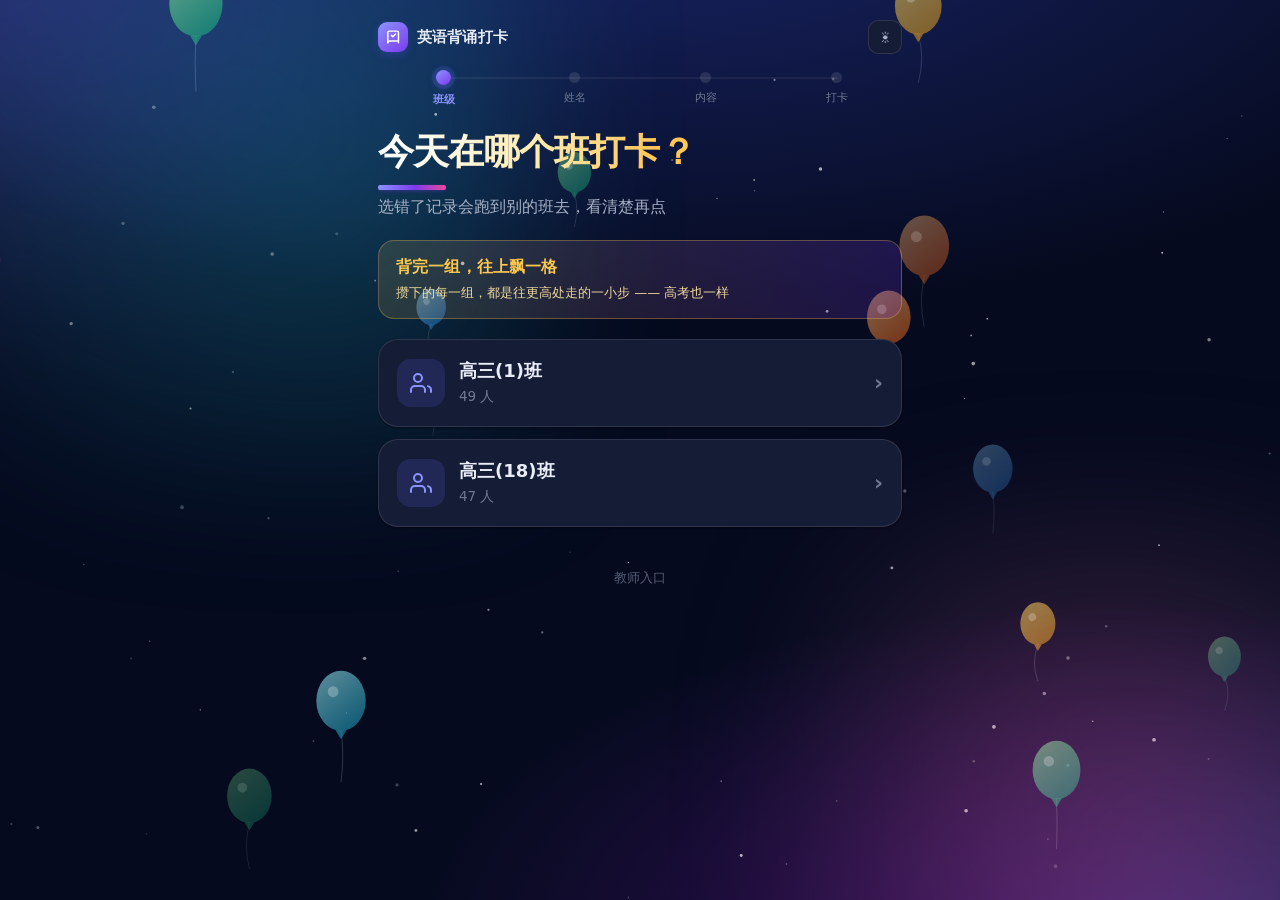
==== commit c1621b46: "feat(打卡): 新增「应用文16篇」背诵打卡 - CONFIG.contents 增加 essay 项：16 篇范文各算一组，卡片小字显示体裁（推荐信/建议信…），长按可看篇目全称 - 选内容页新" ====
--- a/checkin/index.html
+++ b/checkin/index.html
@@ -4,7 +4,7 @@
 <meta charset="UTF-8">
 <meta name="viewport" content="width=device-width, initial-scale=1, viewport-fit=cover">
 <meta name="theme-color" content="#050A1E">
-<meta name="description" content="高三英语背诵打卡 · 3500词乱序版 / 写作100句">
+<meta name="description" content="高三英语背诵打卡 · 3500词乱序版 / 写作100句 / 应用文16篇">
 <meta name="apple-mobile-web-app-capable" content="yes">
 <meta name="apple-mobile-web-app-status-bar-style" content="default">
 <meta name="apple-mobile-web-app-title" content="背诵打卡">
@@ -277,7 +277,8 @@
 }
 .gp:hover{transform:translateY(-3px) scale(1.02);box-shadow:var(--sh);border-color:var(--brand-b)}
 .gp:active{transform:scale(.92)}
-.gp .k{font-size:11px;font-weight:600;color:var(--ink3);margin-top:3px;letter-spacing:.02em}
+.gp .k{font-size:11px;font-weight:600;color:var(--ink3);margin-top:3px;letter-spacing:.02em;
+  max-width:100%;padding:0 5px;overflow:hidden;text-overflow:ellipsis;white-space:nowrap}
 .gp.done{
   background:linear-gradient(150deg,var(--ok-g1),var(--ok-g2) 55%,var(--ok-g3));
   border-color:transparent;color:#fff;
@@ -351,7 +352,7 @@
 .chip.solid{border-color:var(--brand-b);background:var(--brand-l);color:var(--brand-d);font-weight:600}
 
 /* ============ KPI 卡 ============ */
-.kpis{display:grid;grid-template-columns:repeat(3,1fr);gap:11px;margin-bottom:18px}
+.kpis{display:grid;grid-template-columns:repeat(auto-fit,minmax(158px,1fr));gap:11px;margin-bottom:18px}
 .kpi{
   padding:15px 16px;background:var(--card);border:1px solid var(--line);
   border-radius:16px;box-shadow:var(--sh-sm);
@@ -363,6 +364,7 @@
 .kpi.g .vl{color:var(--ok)}
 .kpi.b .vl{color:var(--brand)}
 .kpi.a .vl{color:var(--amber)}
+.kpi.v .vl{color:#8B5CF6}
 
 footer{margin-top:34px;text-align:center}
 footer .link{font-size:12.5px;opacity:.75}
@@ -571,7 +573,20 @@
   /* --- 2. 背诵内容（total = 总组数，改这里就行） ------------------ */
   contents: {
     words: { label: '3500词乱序版', total: 40, hint: '每组约 87 词' },
-    sent:  { label: '写作100句',    total: 20, hint: '每组 5 句' }
+    sent:  { label: '写作100句',    total: 20, hint: '每组 5 句' },
+    /* 应用文 16 篇：一篇一组。unit 决定文案里用「篇」还是「组」；
+       briefs = 卡片上的短名，titles = 长按 / 鼠标悬停时的全称。篇目顺序按
+       《人教版高中英语应用文写作范文精选（16种体裁·标准版）》，换材料只改这两个数组即可。 */
+    essay: {
+      label: '应用文16篇', total: 16, unit: '篇', hint: '一篇一组，背完点一下',
+      briefs: ['推荐信','建议信','咨询信','邀请信','告知信','回复信','邮件','发言稿',
+               '演讲稿','短文','征文','报道','通知','启事','倡议书','帖子'],
+      titles: ['推荐信 · 中国主题公园','建议信 · 学校生活','咨询信 · 出国旅行','邀请信 · 参观“中国书画”展',
+               '告知信 · “中华文化英文知识库”上线','回复信 · 人工智能的观点','电子邮件 · 安全进校园',
+               '发言稿 · 语言学习','演讲稿 · 志愿者活动','短文投稿 · 人物介绍','征文投稿 · 地点介绍',
+               '活动报道 · “让文物活起来”主题活动','通知 · 唐诗吟诵大赛','征稿启事 · 中国科学家精神',
+               '倡议书 · 重拾对纸质阅读的热情','帖子 · 宇宙探索']
+    }
   },
 
   /* --- 3. 云端数据：复用英语学习网站的 Supabase 项目 ---------------
@@ -617,6 +632,7 @@
   cls: '<svg viewBox="0 0 24 24" fill="none" stroke="currentColor" stroke-width="2" stroke-linecap="round" stroke-linejoin="round"><path d="M16 21v-2a4 4 0 0 0-4-4H6a4 4 0 0 0-4 4v2"/><circle cx="9" cy="7" r="4"/><path d="M22 21v-2a4 4 0 0 0-3-3.87"/></svg>',
   word: '<svg viewBox="0 0 24 24" fill="none" stroke="currentColor" stroke-width="2" stroke-linecap="round" stroke-linejoin="round"><path d="M4 19.5V5a2 2 0 0 1 2-2h13v18H6a2 2 0 0 1-2-1.5Z"/><path d="M8 7h7M8 11h5"/></svg>',
   sent: '<svg viewBox="0 0 24 24" fill="none" stroke="currentColor" stroke-width="2" stroke-linecap="round" stroke-linejoin="round"><path d="M12 20h9"/><path d="M16.5 3.5a2.1 2.1 0 0 1 3 3L7 19l-4 1 1-4Z"/></svg>',
+  essay: '<svg viewBox="0 0 24 24" fill="none" stroke="currentColor" stroke-width="2" stroke-linecap="round" stroke-linejoin="round"><path d="M14 3H7a2 2 0 0 0-2 2v14a2 2 0 0 0 2 2h10a2 2 0 0 0 2-2V8Z"/><path d="M14 3v5h5"/><path d="M9 13h6M9 17h4"/></svg>',
   lock: '<svg viewBox="0 0 24 24" fill="none" stroke="currentColor" stroke-width="2" stroke-linecap="round" stroke-linejoin="round"><rect x="3" y="11" width="18" height="10" rx="2"/><path d="M7 11V7a5 5 0 0 1 10 0v4"/></svg>'
 };
 
@@ -944,12 +960,14 @@
 /* 打卡成功浮层 */
 let flashTimer = null;
 function flashCard(grp, doneN, total, cheer){
+  const c = CONFIG.contents[S.content] || {};
+  const U = c.unit || '组';
   const f = $('flash');
   f.innerHTML = '<div class="fc">'
     + '<div class="ck">\u2713</div>'
-    + '<div class="t1">第 <em>' + grp + '</em> 组 已打卡</div>'
+    + '<div class="t1">第 <em>' + grp + '</em> ' + U + ' 已打卡</div>'
     + '<div class="t2">' + esc(cheer) + '</div>'
-    + '<div class="t3">' + CONFIG.contents[S.content].label + ' · 已完成 ' + doneN + ' / ' + total + ' 组</div>'
+    + '<div class="t3">' + esc(c.label || '') + ' · 已完成 ' + doneN + ' / ' + total + ' ' + U + '</div>'
     + '</div>';
   f.classList.add('on');
   clearTimeout(flashTimer);
@@ -1083,9 +1101,9 @@
   $('view').innerHTML = Object.keys(CONFIG.contents).map(k => {
     const c = CONFIG.contents[k];
     return '<button class="big" data-c="' + k + '">'
-      + '<span class="ic">' + (k === 'words' ? ICO.word : ICO.sent) + '</span>'
+      + '<span class="ic">' + ({ words: ICO.word, sent: ICO.sent, essay: ICO.essay }[k] || ICO.sent) + '</span>'
       + '<span class="tx"><b>' + esc(c.label) + '</b>'
-      + '<span class="sub">共 ' + c.total + ' 组 · ' + esc(c.hint) + '</span></span>'
+      + '<span class="sub">共 ' + c.total + ' ' + (c.unit || '组') + ' · ' + esc(c.hint) + '</span></span>'
       + '<span class="arr">&rsaquo;</span></button>';
   }).join('');
   $('view').querySelectorAll('[data-c]').forEach(b => b.onclick = () => {
@@ -1096,7 +1114,8 @@
 /* ---------- 第 4 步：组卡片墙 + 打卡 ---------- */
 async function viewGroup(){
   const c = CONFIG.contents[S.content];
-  setHead(c.label, S.name + ' · 点今天背的那一组就算打卡');
+  const U = c.unit || '组';
+  setHead(c.label, S.name + ' · 点今天背的那一' + U + '就算打卡');
   $('view').innerHTML = '<p class="hint">加载中…</p>';
 
   try { S.mine = await apiMine(S.cls, S.uid); }
@@ -1112,20 +1131,24 @@
     + '<span class="hint" style="margin:0">当前打卡人：<b>' + esc(S.name) + '</b></span>'
     + '<button class="chip" id="switchUser" style="flex:none">换个同学</button></div>'
     + '<div class="statline">'
-    + '<span><b>' + mineSet.size + '</b> / ' + c.total + ' 组</span>'
+    + '<span><b>' + mineSet.size + '</b> / ' + c.total + ' ' + U + '</span>'
     + '<span>连续打卡 <b>' + streak + '</b> 天</span>'
     + (S.todaySet.has(S.uid)
-        ? '<span class="ok">今天已打卡' + (todayN ? ' <b>' + todayN + '</b> 组' : '') + '</span>'
+        ? '<span class="ok">今天已打卡' + (todayN ? ' <b>' + todayN + '</b> ' + U : '') + '</span>'
         : '')
     + '</div>'
     + '<div class="bar"><i style="width:' + (mineSet.size / c.total * 100) + '%"></i></div>'
     + '<div class="groups">' + Array.from({length: c.total}, (_, i) => i + 1).map(n => {
         const done = mineSet.has(n);
         const today = S.mine.some(r => r.content === S.content && r.grp === n && r.d === ds());
+        /* 有 briefs 的内容（如应用文16篇）把卡片小字换成体裁名，长按/悬停可看全称 */
+        const brief = c.briefs && c.briefs[n-1] ? c.briefs[n-1] : (done ? '已背' : '未背');
+        const tip = c.titles && c.titles[n-1] ? ' title="第' + n + '篇 ' + esc(c.titles[n-1]) + '"' : '';
         return '<button class="gp ' + (done ? 'done' : '') + ' ' + (today ? 'today' : '')
-          + '" data-g="' + n + '">' + n + '<span class="k">' + (done ? '已背' : '未背') + '</span></button>';
+          + '" data-g="' + n + '"' + tip + '>' + n + '<span class="k">' + esc(brief) + '</span></button>';
       }).join('') + '</div>'
-    + '<p class="hint">点一下就打卡，再点一次取消。绿色是你已经背过的组，黄圈是今天刚打的。</p>';
+    + '<p class="hint">点一下就打卡，再点一次取消。绿色是你已经背过的' + U
+    + '，黄圈是今天刚打的' + (c.briefs ? '；卡片下的小字是体裁名，长按可看篇目全称' : '') + '。</p>';
 
   $('switchUser').onclick = () => {
     S.name = null; S.uid = null; S.content = null; S.mine = [];
@@ -1142,7 +1165,7 @@
       if (had){
         await apiDel(rec);
         S.mine = S.mine.filter(r => !(r.content === S.content && r.grp === n));
-        toast('已取消第 ' + n + ' 组');
+        toast('已取消第 ' + n + ' ' + U);
       } else {
         await apiAdd(rec);
         S.mine.push(rec);
@@ -1208,7 +1231,8 @@
       const days = new Set(mine.map(r => r.d));
       const w = mine.filter(r => r.content === 'words').length;
       const e = mine.filter(r => r.content === 'sent').length;
-      rows.push({ cls: cls, no: s.no, name: s.name, w: w, e: e,
+      const a = mine.filter(r => r.content === 'essay').length;
+      rows.push({ cls: cls, no: s.no, name: s.name, w: w, e: e, a: a,
         today: days.has(t), streak: calcStreak(days) });
     }
   }
@@ -1217,13 +1241,14 @@
   const f = S.filter;
   let show = rows.slice();
   if (f === 'miss') show = show.filter(r => !r.today);
-  if (f === 'zero') show = show.filter(r => r.w === 0 && r.e === 0);
+  if (f === 'zero') show = show.filter(r => r.w === 0 && r.e === 0 && r.a === 0);
   if (f === 'streak') show = show.sort((a,b) => b.streak - a.streak);
 
   const todayN = rows.filter(r => r.today).length;
   const rate = rows.length ? Math.round(todayN / rows.length * 100) : 0;
   const wTot = rows.reduce((a,r)=>a+r.w,0);
   const eTot = rows.reduce((a,r)=>a+r.e,0);
+  const aTot = rows.reduce((a,r)=>a+r.a,0);
   const allIn = rows.filter(r => r.today && r.streak >= 3).length;
 
   $('view').innerHTML =
@@ -1237,25 +1262,30 @@
     + '<div class="kpi a"><div class="lb">写作100句 累计</div>'
       + '<div class="vl">' + eTot + '<small>组次</small></div>'
       + '<div class="ft">连续 3 天以上 ' + allIn + ' 人</div></div>'
+    + '<div class="kpi v"><div class="lb">应用文16篇 累计</div>'
+      + '<div class="vl">' + aTot + '<small>篇次</small></div>'
+      + '<div class="ft">共 ' + CONFIG.contents.essay.total + ' 篇 / 人</div></div>'
     + '</div>'
     + '<div class="statline"><span>今日打卡 <b>' + todayN + '</b> / ' + rows.length + '</span>'
     + '<span>3500词 共 <b>' + wTot + '</b> 组次</span>'
-    + '<span>写作100句 共 <b>' + eTot + '</b> 组次</span></div>'
+    + '<span>写作100句 共 <b>' + eTot + '</b> 组次</span>'
+    + '<span>应用文 共 <b>' + aTot + '</b> 篇次</span></div>'
     + '<div class="row">'
     + chip('all','全部') + chip('miss','今日未打卡') + chip('zero','一次都没打过')
     + chip('streak','按连续天数排')
     + '</div>'
     + '<div class="tblwrap"><table><thead><tr>'
-    + '<th>班</th><th>学号</th><th>姓名</th><th>3500词</th><th>写作句</th><th>今日</th><th>连续</th>'
+    + '<th>班</th><th>学号</th><th>姓名</th><th>3500词</th><th>写作句</th><th>应用文</th><th>今日</th><th>连续</th>'
     + '</tr></thead><tbody>'
     + (show.map(r =>
         '<tr><td class="n">' + esc(r.cls) + '</td><td class="n">' + esc(r.no || '') + '</td>'
         + '<td>' + esc(r.name) + '</td>'
         + '<td class="' + (r.w ? '' : 'no') + '">' + r.w + ' / ' + CONFIG.contents.words.total + '</td>'
         + '<td class="' + (r.e ? '' : 'no') + '">' + r.e + ' / ' + CONFIG.contents.sent.total + '</td>'
+        + '<td class="' + (r.a ? '' : 'no') + '">' + r.a + ' / ' + CONFIG.contents.essay.total + '</td>'
         + '<td class="' + (r.today ? 'done' : 'no') + '">' + (r.today ? '已打' : '—') + '</td>'
         + '<td class="' + (r.streak >= 3 ? 'done' : 'no') + '">' + (r.streak || '—') + '</td></tr>'
-      ).join('') || '<tr><td colspan="7" class="n">没有符合条件的记录</td></tr>')
+      ).join('') || '<tr><td colspan="8" class="n">没有符合条件的记录</td></tr>')
     + '</tbody></table></div>'
     + '<div class="row" style="margin-top:18px">'
     + '<button class="chip solid" id="csv">导出 Excel（CSV）</button>'
@@ -1275,11 +1305,12 @@
 
 function exportCSV(){
   const rows = S._rows || [];
-  const head = ['班级','学号','姓名','3500词已背组数','3500词总组数','写作100句已背组数','写作100句总组数','今日已打卡','连续打卡天数'];
+  const head = ['班级','学号','姓名','3500词已背组数','3500词总组数','写作100句已背组数','写作100句总组数','应用文已背篇数','应用文总篇数','今日已打卡','连续打卡天数'];
   const lines = [head.join(',')];
   rows.forEach(r => lines.push([
     CONFIG.classes[r.cls].label, r.no || '', r.name,
     r.w, CONFIG.contents.words.total, r.e, CONFIG.contents.sent.total,
+    r.a, CONFIG.contents.essay.total,
     r.today ? '是' : '否', r.streak
   ].join(',')));
   const blob = new Blob(['\ufeff' + lines.join('\r\n')], { type: 'text/csv;charset=utf-8' });
@@ -1314,7 +1345,7 @@
 
 /* 注册整站 Service Worker：打卡页可"添加到手机桌面"并离线打开 */
 if ('serviceWorker' in navigator && location.protocol.indexOf('http') === 0) {
-  navigator.serviceWorker.register('../sw.js?v=17').catch(function(){});
+  navigator.serviceWorker.register('/english-learning/sw.js').catch(function(){});
 }
 
 /* 先探测云端表是否就绪，再渲染 */
